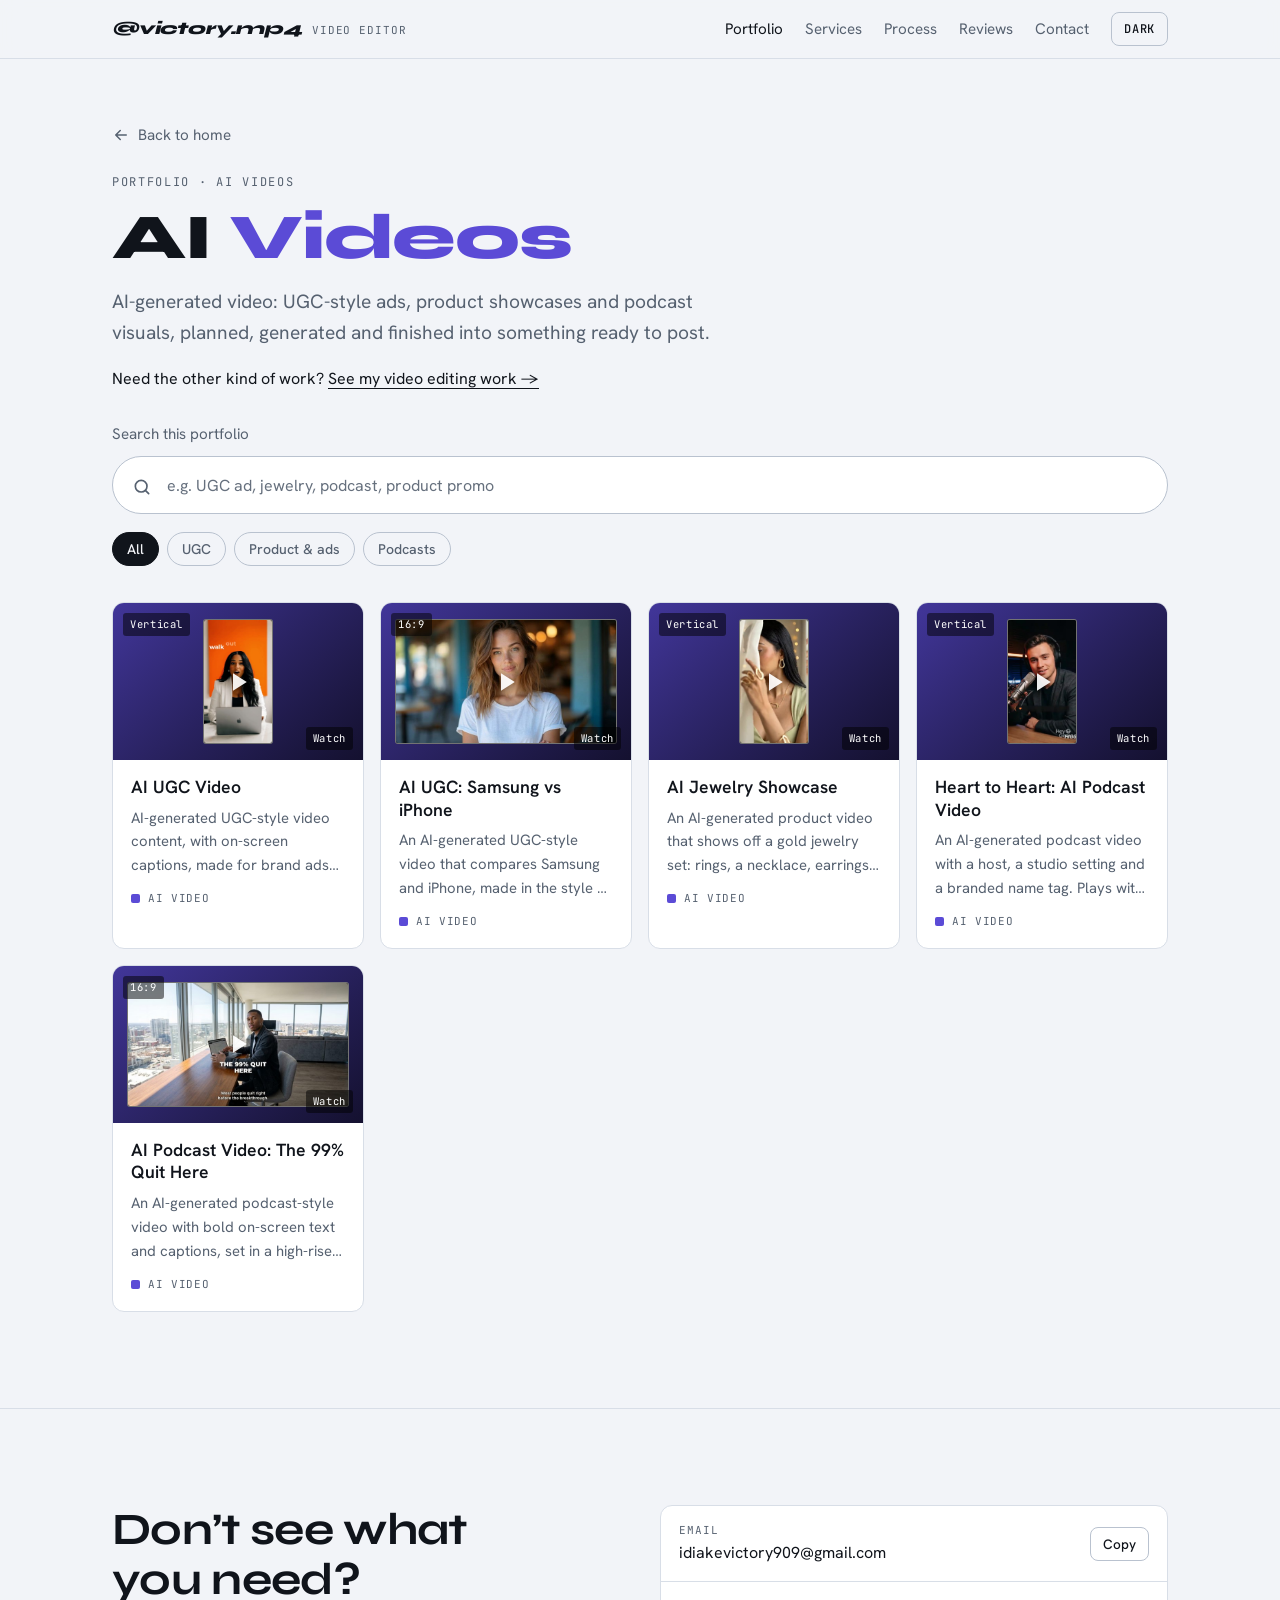
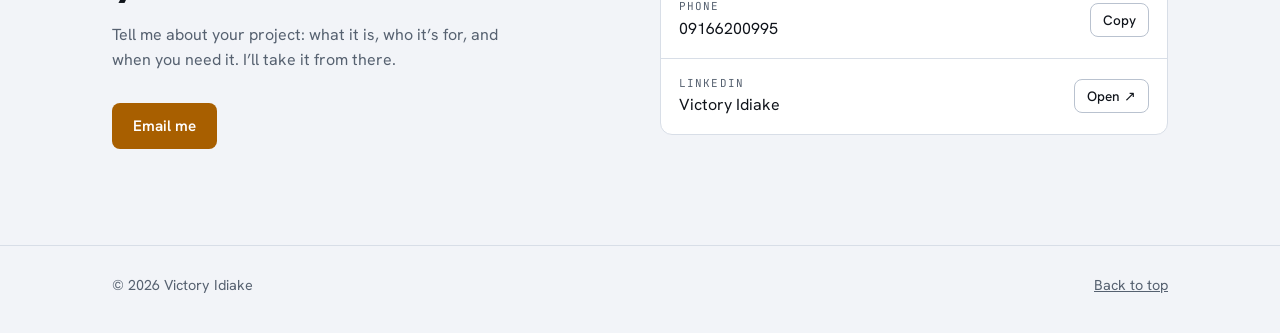
==== ai-videos.html @ c7d6bb9d "Heart to Heart AI podcast video now plays on the site Co-Authored-By: Claude Sonnet 5.5 <noreply@ant" ====
<!doctype html>
<html lang="en">
<head>
<meta charset="utf-8">
<meta name="viewport" content="width=device-width, initial-scale=1">
<link rel="preconnect" href="https://fonts.googleapis.com">
<link rel="preconnect" href="https://fonts.gstatic.com" crossorigin>
<link rel="stylesheet" href="https://fonts.googleapis.com/css2?family=Hanken+Grotesk:wght@400;500;600&family=JetBrains+Mono:wght@400;500&family=Syne:wght@600;700;800&display=swap">
<link rel="stylesheet" href="styles.css">
<title>AI Videos | Victory Idiake</title>
<meta name="description" content="AI video work by Victory Idiake: UGC-style ads, product showcases and podcast visuals.">
</head>
<body>
<header class="site-header">
  <div class="wrap bar">
    <a class="brand" href="index.html"><em>@victory.mp4</em> <small>Video editor</small></a>
    <div class="bar-right">
      <nav class="nav-links" aria-label="Sections">
        <a href="index.html#work" aria-current="page">Portfolio</a>
        <a href="index.html#services">Services</a>
        <a href="index.html#process">Process</a>
        <a href="index.html#reviews">Reviews</a>
        <a href="index.html#contact">Contact</a>
      </nav>
      <button class="theme-btn" id="theme-btn" type="button" aria-label="Switch between light and dark theme">Theme</button>
    </div>
  </div>
</header>

<main id="top">
  <section class="page-head" style="--c: var(--c-ai)">
    <div class="wrap">
      <a class="back" href="index.html#work"><svg viewBox="0 0 24 24" width="18" height="18" aria-hidden="true"><path d="M19 12H5M11 6l-6 6 6 6" fill="none" stroke="currentColor" stroke-width="2" stroke-linecap="round" stroke-linejoin="round"/></svg> Back to home</a>
      <p class="eyebrow">Portfolio · AI videos</p>
      <h1 class="page-title">AI <i>Videos</i></h1>
      <p class="lede">AI-generated video: UGC-style ads, product showcases and podcast visuals, planned, generated and finished into something ready to post.</p>
      <p class="switch">Need the other kind of work? <a href="video-editing.html">See my video editing work →</a></p>
      <form class="search" id="search-form" role="search" autocomplete="off">
        <label class="search-label" for="q">Search this portfolio</label>
        <div class="search-field">
          <svg class="search-ic" viewBox="0 0 24 24" width="20" height="20" aria-hidden="true"><circle cx="11" cy="11" r="7" fill="none" stroke="currentColor" stroke-width="2"/><path d="M20 20l-4-4" fill="none" stroke="currentColor" stroke-width="2" stroke-linecap="round"/></svg>
          <input id="q" name="q" type="search" placeholder="e.g. UGC ad, jewelry, podcast, product promo" enterkeyhint="search">
          <button class="search-clear" id="q-clear" type="button" aria-label="Clear search" hidden><svg viewBox="0 0 24 24" width="16" height="16" aria-hidden="true"><path d="M6 6l12 12M18 6L6 18" fill="none" stroke="currentColor" stroke-width="2" stroke-linecap="round"/></svg></button>
        </div>
      </form>
      <div class="filters page-filters" role="group" aria-label="Filter ai <i>videos</i> by category">
          <button class="chip" type="button" data-filter="all" aria-pressed="true">All</button>
          <button class="chip" type="button" data-filter="ugc" aria-pressed="false">UGC</button>
          <button class="chip" type="button" data-filter="product" aria-pressed="false">Product &amp; ads</button>
          <button class="chip" type="button" data-filter="podcast" aria-pressed="false">Podcasts</button>
      </div>
    </div>
  </section>

  <section class="page-body">
    <div class="wrap">
      <div class="grid" id="grid">
        <article class="card" data-cat="ugc" data-q="ai ugc video ai-generated ugc-style video content, with on-screen captions, made for brand ads and social. plays with sound. ai video vertical ugc creator" data-clip="assets/clips/ai-ugc-video.mp4" style="--c: var(--c-ai)">
          <div class="thumb">
            <span class="tag tl-corner">Vertical</span>
            <div class="frame has-img" style="--ar: 9 / 16"><img src="assets/thumbs/07.jpg" alt="Woman in a white blazer smiling at a laptop in front of an orange panel, with the caption Your happiest" width="366" height="650" loading="lazy"><svg viewBox="0 0 24 24" width="30" height="30" aria-hidden="true"><path d="M8 5v14l11-7z" fill="#fff"/></svg></div>
            <span class="tag br-corner">Watch</span>
          </div>
          <div class="card-body">
            <h3><a href="assets/clips/ai-ugc-video.mp4" target="_blank" rel="noopener">AI UGC Video</a></h3>
            <p>AI-generated UGC-style video content, with on-screen captions, made for brand ads and social. Plays with sound.</p>
            <span class="kind"><i></i>AI video</span>
          </div>
        </article>
        <article class="card" data-cat="ugc" data-q="ai ugc: samsung vs iphone an ai-generated ugc-style video that compares samsung and iphone, made in the style of a creator review. plays with sound. ai video 16:9 ugc creator" data-clip="assets/clips/ai-ugc-samsung-vs-iphone.mp4" style="--c: var(--c-ai)">
          <div class="thumb">
            <span class="tag tl-corner">16:9</span>
            <div class="frame has-img" style="--ar: 16 / 9"><img src="assets/thumbs/08.jpg" alt="Woman in a white t-shirt standing in a cafe and looking at the camera" width="640" height="362" loading="lazy"><svg viewBox="0 0 24 24" width="30" height="30" aria-hidden="true"><path d="M8 5v14l11-7z" fill="#fff"/></svg></div>
            <span class="tag br-corner">Watch</span>
          </div>
          <div class="card-body">
            <h3><a href="assets/clips/ai-ugc-samsung-vs-iphone.mp4" target="_blank" rel="noopener">AI UGC: Samsung vs iPhone</a></h3>
            <p>An AI-generated UGC-style video that compares Samsung and iPhone, made in the style of a creator review. Plays with sound.</p>
            <span class="kind"><i></i>AI video</span>
          </div>
        </article>
        <article class="card" data-cat="product" data-q="ai jewelry showcase an ai-generated product video that shows off a gold jewelry set: rings, a necklace, earrings and a cuff. plays with sound. ai video vertical product ads advert showcase" data-clip="assets/clips/ai-jewelry-showcase.mp4" style="--c: var(--c-ai)">
          <div class="thumb">
            <span class="tag tl-corner">Vertical</span>
            <div class="frame has-img" style="--ar: 9 / 16"><img src="assets/thumbs/09.jpg" alt="Woman between white curtains wearing gold rings, a necklace, earrings and a cuff bracelet" width="366" height="650" loading="lazy"><svg viewBox="0 0 24 24" width="30" height="30" aria-hidden="true"><path d="M8 5v14l11-7z" fill="#fff"/></svg></div>
            <span class="tag br-corner">Watch</span>
          </div>
          <div class="card-body">
            <h3><a href="assets/clips/ai-jewelry-showcase.mp4" target="_blank" rel="noopener">AI Jewelry Showcase</a></h3>
            <p>An AI-generated product video that shows off a gold jewelry set: rings, a necklace, earrings and a cuff. Plays with sound.</p>
            <span class="kind"><i></i>AI video</span>
          </div>
        </article>
        <article class="card" data-cat="podcast" data-q="heart to heart: ai podcast video an ai-generated podcast video with a host, a studio setting and a branded name tag. plays with sound. ai video vertical podcast" data-clip="assets/clips/ai-podcast-heart-to-heart.mp4" style="--c: var(--c-ai)">
          <div class="thumb">
            <span class="tag tl-corner">Vertical</span>
            <div class="frame has-img" style="--ar: 9 / 16"><img src="assets/thumbs/11.jpg" alt="Host with headphones at a studio microphone, with a Heart to Heart Podcast name tag" width="366" height="650" loading="lazy"><svg viewBox="0 0 24 24" width="30" height="30" aria-hidden="true"><path d="M8 5v14l11-7z" fill="#fff"/></svg></div>
            <span class="tag br-corner">Watch</span>
          </div>
          <div class="card-body">
            <h3><a href="assets/clips/ai-podcast-heart-to-heart.mp4" target="_blank" rel="noopener">Heart to Heart: AI Podcast Video</a></h3>
            <p>An AI-generated podcast video with a host, a studio setting and a branded name tag. Plays with sound.</p>
            <span class="kind"><i></i>AI video</span>
          </div>
        </article>
        <article class="card" data-cat="podcast" data-q="ai podcast video: the 99% quit here an ai-generated podcast-style video with bold on-screen text and captions, set in a high-rise apartment. ai video 16:9 podcast" style="--c: var(--c-ai)">
          <div class="thumb">
            <span class="tag tl-corner">16:9</span>
            <div class="frame has-img" style="--ar: 16 / 9"><img src="assets/thumbs/12.jpg" alt="Man at a laptop in a high-rise apartment, with the caption The 99% quit here" width="640" height="360" loading="lazy"><svg viewBox="0 0 24 24" width="30" height="30" aria-hidden="true"><path d="M8 5v14l11-7z" fill="#fff"/></svg></div>
            <span class="tag br-corner">Watch</span>
          </div>
          <div class="card-body">
            <h3><a href="https://drive.google.com/file/d/1Az-v1Tr0W7R1scbGiER_SQJMvqKW3ELx/view?usp=drive_link" target="_blank" rel="noopener">AI Podcast Video: The 99% Quit Here</a></h3>
            <p>An AI-generated podcast-style video with bold on-screen text and captions, set in a high-rise apartment.</p>
            <span class="kind"><i></i>AI video</span>
          </div>
        </article>

        <p class="empty" id="empty" hidden><span id="empty-text">Projects in this category are coming soon. Pick another category or get in touch to see more.</span> <a href="#contact">Send me a message</a></p>
      </div>
      <div class="more" hidden>
        <button class="btn btn-ghost" id="more" type="button">See more</button>
        <button class="btn btn-ghost" id="less" type="button" hidden>Show less</button>
      </div>
    </div>
  </section>

  <section class="block" id="contact">
    <div class="wrap contact-grid">
      <div>
        <h2>Don’t see what you need?</h2>
        <p class="lead">Tell me about your project: what it is, who it’s for, and when you need it. I’ll take it from there.</p>
        <div class="cta-row"><a class="btn btn-primary" href="mailto:idiakevictory909@gmail.com?subject=Video%20project">Email me</a></div>
      </div>
      <div class="rows">
        <div class="row">
          <div><div class="label">Email</div><div class="value" id="v-email">idiakevictory909@gmail.com</div></div>
          <button class="copy" type="button" data-target="v-email">Copy</button>
        </div>
        <div class="row">
          <div><div class="label">Phone</div><div class="value" id="v-phone">09166200995</div></div>
          <button class="copy" type="button" data-target="v-phone">Copy</button>
        </div>
        <div class="row">
          <div><div class="label">LinkedIn</div><div class="value">Victory Idiake</div></div>
          <a class="out" href="https://www.linkedin.com/in/victory-idiake-581758333" target="_blank" rel="noopener">Open ↗</a>
        </div>
      </div>
    </div>
  </section>
</main>

<footer>
  <div class="wrap foot">
    <span>© 2026 Victory Idiake</span>
    <a href="#top">Back to top</a>
  </div>
</footer>

<dialog class="vm" id="vm" aria-labelledby="vm-title">
  <div class="vm-box">
    <div class="vm-head">
      <h3 id="vm-title"></h3>
      <button class="vm-close" id="vm-close" type="button" aria-label="Close video"><svg viewBox="0 0 24 24" width="18" height="18" aria-hidden="true"><path d="M6 6l12 12M18 6L6 18" fill="none" stroke="currentColor" stroke-width="2" stroke-linecap="round"/></svg></button>
    </div>
    <div class="vm-stage" id="vm-stage"></div>
    <div class="vm-foot"><span id="vm-note"></span> <a id="vm-link" href="#" target="_blank" rel="noopener" hidden>Open in Google Drive</a></div>
  </div>
</dialog>

<script>
(function () {
  var root = document.documentElement;

  /* Theme toggle */
  var themeBtn = document.getElementById('theme-btn');
  function effectiveTheme() {
    var t = root.getAttribute('data-theme');
    if (t === 'light' || t === 'dark') return t;
    return window.matchMedia('(prefers-color-scheme: light)').matches ? 'light' : 'dark';
  }
  function labelTheme() { themeBtn.textContent = effectiveTheme() === 'dark' ? 'Light' : 'Dark'; }
  try { var saved = localStorage.getItem('vi-theme'); if (saved === 'light' || saved === 'dark') root.setAttribute('data-theme', saved); } catch (e) {}
  labelTheme();
  themeBtn.addEventListener('click', function () {
    var next = effectiveTheme() === 'dark' ? 'light' : 'dark';
    root.setAttribute('data-theme', next);
    try { localStorage.setItem('vi-theme', next); } catch (e) {}
    labelTheme();
  });

  
  /* Portfolio page: category chips, search, and a See more button that opens two more rows per click */
  var chips = document.querySelectorAll('.chip');
  var grid = document.getElementById('grid');
  var cards = grid.querySelectorAll('.card');
  var empty = document.getElementById('empty');
  var emptyText = document.getElementById('empty-text');
  var more = document.getElementById('more');
  var less = document.getElementById('less');
  var qIn = document.getElementById('q');
  var qClear = document.getElementById('q-clear');
  var form = document.getElementById('search-form');
  var filter = 'all', rows = 2, lastCols = 0, query = '';
  function colCount() {
    var n = getComputedStyle(grid).gridTemplateColumns.split(' ').length;
    return n > 0 ? n : 1;
  }
  function render(animate) {
    var terms = query.toLowerCase().split(/\s+/).filter(Boolean);
    var limit = terms.length ? Infinity : colCount() * rows, matched = 0;
    lastCols = colCount();
    cards.forEach(function (card) {
      var catOk = filter === 'all' || card.getAttribute('data-cat').split(' ').indexOf(filter) > -1;
      var hay = card.getAttribute('data-q');
      var qOk = terms.every(function (t) { return hay.indexOf(t) > -1; });
      var ok = catOk && qOk, show = false;
      if (ok) { matched++; show = matched <= limit; }
      var wasHidden = card.hidden;
      card.hidden = !show;
      card.classList.toggle('reveal', !!(animate && show && wasHidden));
    });
    empty.hidden = matched > 0;
    if (matched === 0) {
      emptyText.textContent = terms.length
        ? 'Nothing matches “' + query.trim() + '” here. Try another word, or send me a message and I’ll show you something close.'
        : 'Projects in this category are coming soon. Pick another category or get in touch to see more.';
    }
    more.hidden = matched <= limit;
    less.hidden = rows <= 2 || terms.length > 0;
    more.parentNode.hidden = more.hidden && less.hidden;
    qClear.hidden = !qIn.value;
  }
  chips.forEach(function (chip) {
    chip.addEventListener('click', function () {
      filter = chip.getAttribute('data-filter');
      rows = 2;
      chips.forEach(function (c) { c.setAttribute('aria-pressed', c === chip ? 'true' : 'false'); });
      render(false);
    });
  });
  qIn.addEventListener('input', function () { query = qIn.value; rows = 2; render(false); });
  qClear.addEventListener('click', function () { qIn.value = ''; query = ''; render(false); qIn.focus(); });
  form.addEventListener('submit', function (e) { e.preventDefault(); });
  more.addEventListener('click', function () { rows += 2; render(true); });
  less.addEventListener('click', function () {
    rows = Math.max(2, rows - 2);
    render(false);
    (more.hidden ? less : more).scrollIntoView({ block: 'nearest' });
  });
  window.addEventListener('resize', function () { if (colCount() !== lastCols) render(false); });
  render(false);

/* Copy buttons */
  document.querySelectorAll('.copy').forEach(function (btn) {
    btn.addEventListener('click', function () {
      var el = document.getElementById(btn.getAttribute('data-target'));
      var text = el.textContent.trim();
      function done(msg) { btn.textContent = msg; setTimeout(function () { btn.textContent = 'Copy'; }, 1800); }
      function fallback() {
        try {
          var r = document.createRange(); r.selectNodeContents(el);
          var s = window.getSelection(); s.removeAllRanges(); s.addRange(r);
          done('Selected');
        } catch (e) { done('Copy'); }
      }
      try {
        navigator.clipboard.writeText(text).then(function () { done('Copied'); }, fallback);
      } catch (e) { fallback(); }
    });
  });

  
  /* Pop-up player for portfolio cards: a card with a video file plays it here (with sound);
     a card with only a Google Drive link tries Drive's embedded player; anything else opens in a new tab. */
  (function () {
    var dlg = document.getElementById('vm');
    if (!dlg || typeof dlg.showModal !== 'function') return;
    var stage = document.getElementById('vm-stage'), title = document.getElementById('vm-title');
    var note = document.getElementById('vm-note'), link = document.getElementById('vm-link');
    var DRIVE = /drive\.google\.com\/file\/d\/([^\/?#]+)/;
    function clear() { stage.textContent = ''; }
    function openCard(card) {
      var a = card.querySelector('h3 a');
      var clip = card.getAttribute('data-clip'), href = a.getAttribute('href'), m = DRIVE.exec(href);
      if (!clip && !m) return false;
      clear();
      title.textContent = a.textContent.trim();
      var cls = card.querySelector('.frame') ? card.querySelector('.frame').style.getPropertyValue('--ar') : '';
      if (clip) {
        var v = document.createElement('video');
        v.controls = true; v.autoplay = true; v.playsInline = true; v.setAttribute('playsinline', '');
        v.src = clip;
        v.setAttribute('aria-label', title.textContent);
        stage.appendChild(v);
        note.textContent = ''; link.hidden = true;
      } else {
        var f = document.createElement('iframe');
        f.src = 'https://drive.google.com/file/d/' + m[1] + '/preview';
        f.allow = 'autoplay; fullscreen'; f.allowFullscreen = true; f.title = title.textContent;
        f.referrerPolicy = 'no-referrer';
        stage.appendChild(f);
        note.textContent = 'If the video does not load, open it in Google Drive.';
        link.href = href; link.textContent = 'Open in Google Drive ↗'; link.hidden = false;
      }
      var rm = /(\d+)\s*\/\s*(\d+)/.exec(cls);
      dlg.classList.toggle('tall', !!(clip && rm && +rm[1] < +rm[2]));
      dlg.showModal();
      return true;
    }
    document.getElementById('grid').addEventListener('click', function (e) {
      if (e.metaKey || e.ctrlKey || e.shiftKey || e.button) return;
      var a = e.target.closest('h3 a');
      if (!a) return;
      var card = a.closest('.card');
      if (!card || card.hidden) return;
      if (openCard(card)) e.preventDefault();
    });
    function close() { dlg.close(); }
    dlg.addEventListener('close', clear);
    document.getElementById('vm-close').addEventListener('click', close);
    dlg.addEventListener('click', function (e) { if (e.target === dlg) close(); });
  })();
})();
</script>
</body>
</html>
---- styles.css ----
/* Layout: left-aligned hero sitting on a live editing timeline, then work grid, services, process and contact as long single-column rows. */
  :root {
    --bg: #0C0F14;
    --surface: #141922;
    --surface-2: #1B212C;
    --line: #252D3A;
    --line-strong: #38424F;
    --fg: #E9EDF3;
    --muted: #8F9AAA;
    --accent: #FFB547;
    --on-accent: #1A1200;
    --c-video: #3CC2B0;
    --c-ai: #A394FF;
    --c-mail: #FFB547;
    --ok: #5FD08A;
    --on-media: #FFFFFF;
    --font-display: 'Syne', 'Helvetica Neue', Arial, sans-serif;
    --font-body: 'Hanken Grotesk', 'Helvetica Neue', Arial, sans-serif;
    --font-mono: 'JetBrains Mono', ui-monospace, 'SF Mono', Menlo, Consolas, monospace;
    color-scheme: dark;
  }
  @media (prefers-color-scheme: light) {
    :root:not([data-theme="dark"]) {
      --bg: #F2F4F8;
      --surface: #FFFFFF;
      --surface-2: #E8ECF2;
      --line: #D8DEE7;
      --line-strong: #B9C2CF;
      --fg: #10141B;
      --muted: #566170;
      --accent: #A85F00;
      --on-accent: #FFFFFF;
      --c-video: #0E8A7C;
      --c-ai: #5B4BD6;
      --c-mail: #A85F00;
      --ok: #1F8F4C;
      color-scheme: light;
    }
  }
  :root[data-theme="light"] {
    --bg: #F2F4F8;
    --surface: #FFFFFF;
    --surface-2: #E8ECF2;
    --line: #D8DEE7;
    --line-strong: #B9C2CF;
    --fg: #10141B;
    --muted: #566170;
    --accent: #A85F00;
    --on-accent: #FFFFFF;
    --c-video: #0E8A7C;
    --c-ai: #5B4BD6;
    --c-mail: #A85F00;
    --ok: #1F8F4C;
    color-scheme: light;
  }

  * { box-sizing: border-box; }
  html { scroll-behavior: smooth; }
  body {
    background: var(--bg);
    color: var(--fg);
    font-family: var(--font-body);
    font-size: 16px;
    line-height: 1.6;
    -webkit-font-smoothing: antialiased;
  }
  h1, h2, h3, p, ul, ol { margin: 0; }
  ul, ol { padding: 0; list-style: none; }
  a { color: inherit; }
  :focus-visible { outline: 2px solid var(--accent); outline-offset: 3px; border-radius: 4px; }
  @media (prefers-reduced-motion: reduce) { html { scroll-behavior: auto; } * { transition: none !important; } }

  .wrap { width: 100%; max-width: 1120px; margin-inline: auto; padding-inline: clamp(16px, 4vw, 32px); }
  section[id] { scroll-margin-top: 72px; }
  .eyebrow { font-family: var(--font-mono); font-size: 12px; letter-spacing: 0.14em; text-transform: uppercase; color: var(--muted); }
  h2 { font-family: var(--font-display); font-weight: 700; font-size: clamp(1.8rem, 4.2vw, 2.8rem); line-height: 1.1; letter-spacing: -0.015em; text-wrap: balance; }
  h3 { font-family: var(--font-body); font-weight: 600; font-size: 1.1rem; line-height: 1.3; }

  /* Header */
  .site-header {
    position: sticky; top: env(safe-area-inset-top, 0px); z-index: 20;
    background: color-mix(in srgb, var(--bg) 88%, transparent);
    backdrop-filter: blur(10px); -webkit-backdrop-filter: blur(10px);
    border-bottom: 1px solid var(--line);
  }
  .bar { display: flex; align-items: center; justify-content: space-between; gap: 16px; padding-block: 12px; }
  .brand { font-family: var(--font-display); font-weight: 800; font-size: 1.1rem; letter-spacing: -0.01em; text-decoration: none; display: flex; align-items: baseline; gap: 10px; min-width: 0; }
  .brand em { font-style: italic; }
  .brand small { font-family: var(--font-mono); font-weight: 400; font-size: 11px; color: var(--muted); letter-spacing: 0.08em; text-transform: uppercase; white-space: nowrap; }
  .bar-right { display: flex; align-items: center; gap: 22px; }
  .nav-links { display: flex; gap: 22px; font-size: 0.95rem; }
  .nav-links a { color: var(--muted); text-decoration: none; }
  .nav-links a:hover { color: var(--fg); }
  .theme-btn {
    font: 500 12px var(--font-mono); letter-spacing: 0.06em; text-transform: uppercase;
    color: var(--fg); background: transparent; border: 1px solid var(--line-strong);
    border-radius: 8px; padding: 8px 12px; cursor: pointer;
  }
  .theme-btn:hover { border-color: var(--accent); }
  @media (max-width: 680px) { .nav-links { display: none; } .brand small { display: none; } }

  /* Buttons */
  .btn {
    display: inline-flex; align-items: center; justify-content: center; gap: 8px;
    font: 600 0.95rem var(--font-body); text-decoration: none; cursor: pointer;
    padding: 12px 20px; border-radius: 8px; border: 1px solid transparent;
  }
  .btn-primary { background: var(--accent); color: var(--on-accent); }
  .btn-primary:hover { filter: brightness(1.06); }
  .btn-ghost { border-color: var(--line-strong); color: var(--fg); background: transparent; }
  .btn-ghost:hover { border-color: var(--accent); }

  /* Hero */
  .hero { padding-block: clamp(40px, 7vw, 88px) clamp(40px, 6vw, 72px); }
  .status { display: inline-flex; align-items: center; gap: 10px; font-family: var(--font-mono); font-size: 12px; color: var(--muted); border: 1px solid var(--line); border-radius: 999px; padding: 6px 14px; }
  .status i { width: 8px; height: 8px; border-radius: 50%; background: var(--ok); display: block; }
  h1 {
    font-family: var(--font-display); font-weight: 800;
    font-size: clamp(2.5rem, 8vw, 5.4rem); line-height: 1.02; letter-spacing: -0.025em;
    max-width: 16ch; text-wrap: balance; margin-top: 22px;
  }
  .lede { max-width: 56ch; margin-top: 22px; font-size: clamp(1.02rem, 1.6vw, 1.2rem); color: var(--muted); }
  .lede strong { color: var(--fg); font-weight: 500; }
  .cta-row { display: flex; flex-wrap: wrap; gap: 12px; margin-top: 30px; }

  /* Timeline */
  .tl { margin-top: clamp(36px, 6vw, 64px); background: var(--surface); border: 1px solid var(--line); border-radius: 12px; padding: 14px 14px 16px; }
  .tl-top { display: flex; flex-wrap: wrap; justify-content: space-between; align-items: baseline; gap: 6px 16px; padding-bottom: 12px; }
  .tc { font-family: var(--font-mono); font-weight: 500; font-size: 1.15rem; color: var(--accent); font-variant-numeric: tabular-nums; letter-spacing: 0.02em; }
  .tl-meta { font-family: var(--font-mono); font-size: 11px; color: var(--muted); letter-spacing: 0.06em; text-transform: uppercase; }
  .tl-body { position: relative; display: grid; grid-template-columns: 56px minmax(0, 1fr); row-gap: 8px; }
  .ruler { position: relative; height: 26px; border-right: 1px solid var(--line-strong);
    background-image: linear-gradient(to right, var(--line-strong) 1px, transparent 1px), linear-gradient(to right, var(--line) 1px, transparent 1px);
    background-size: 25% 12px, 5% 6px; background-position: 0 100%, 0 100%; background-repeat: repeat-x; }
  .ruler span { position: absolute; top: 0; font-family: var(--font-mono); font-size: 10px; color: var(--muted); font-variant-numeric: tabular-nums; }
  .tl-name { font-family: var(--font-mono); font-size: 10px; letter-spacing: 0.1em; color: var(--muted); display: flex; align-items: center; }
  .lane { position: relative; height: 34px; background: color-mix(in srgb, var(--surface-2) 70%, transparent); border-radius: 4px; }
  .clip {
    position: absolute; top: 3px; bottom: 3px; border-radius: 3px; padding-inline: 8px;
    display: flex; align-items: center; min-width: 0;
    font-family: var(--font-mono); font-size: 10.5px; color: var(--fg); white-space: nowrap; overflow: hidden; text-overflow: ellipsis;
    background: color-mix(in srgb, var(--c) 30%, var(--surface));
    border: 1px solid var(--c);
  }
  .clip { transition: background 0.2s ease, box-shadow 0.2s ease; }
  .clip.on { background: color-mix(in srgb, var(--c) 62%, var(--surface)); box-shadow: 0 0 14px color-mix(in srgb, var(--c) 45%, transparent); }
  .ph-wrap { position: absolute; left: 56px; right: 0; top: 0; bottom: 0; pointer-events: none; }
  .ph { position: absolute; top: 0; bottom: 0; left: calc(var(--ph) * 1%); width: 2px; margin-left: -1px; background: var(--accent); }
  .ph::before { content: ""; position: absolute; top: 0; left: -5px; width: 12px; height: 12px; background: var(--accent); clip-path: polygon(0 0, 100% 0, 50% 100%); }
  .formats { margin-top: 14px; font-family: var(--font-mono); font-size: 11px; color: var(--muted); letter-spacing: 0.04em; }

  /* Sections */
  .block { padding-block: clamp(52px, 8vw, 96px); border-top: 1px solid var(--line); }
  .block-head { display: flex; flex-wrap: wrap; align-items: flex-end; justify-content: space-between; gap: 20px 32px; margin-bottom: 32px; }
  .block-head > div { min-width: 0; }
  .block-head h2 { margin-top: 10px; }

  /* Filters */
  .filters { display: flex; flex-wrap: wrap; gap: 8px; }
  .chip {
    font: 500 0.88rem var(--font-body); color: var(--muted); background: transparent;
    border: 1px solid var(--line-strong); border-radius: 999px; padding: 7px 14px; cursor: pointer;
  }
  .chip:hover { color: var(--fg); }
  .chip[aria-pressed="true"] { background: var(--fg); color: var(--bg); border-color: var(--fg); }
  .note { font-size: 0.88rem; color: var(--muted); margin-bottom: 20px; max-width: 70ch; }

  /* Work */
  .grid { display: grid; grid-template-columns: repeat(4, minmax(0, 1fr)); gap: 16px; }
  @media (max-width: 900px) { .grid { grid-template-columns: repeat(2, minmax(0, 1fr)); gap: 12px; } .card-body { padding: 12px 14px 14px; } }
  @media (max-width: 340px) { .grid { grid-template-columns: minmax(0, 1fr); } }
  .card-body p { display: -webkit-box; -webkit-line-clamp: 3; line-clamp: 3; -webkit-box-orient: vertical; overflow: hidden; }
  .more { display: flex; flex-wrap: wrap; justify-content: center; gap: 12px; margin-top: 32px; }
  .card.reveal { animation: rise 0.4s ease both; }
  @keyframes rise { from { opacity: 0; transform: translateY(12px); } to { opacity: 1; transform: none; } }
  @media (prefers-reduced-motion: reduce) { .card.reveal { animation: none; } }
  .empty { grid-column: 1 / -1; padding: 36px 0; color: var(--muted); max-width: 52ch; }
  .slot { background: transparent; border-style: dashed; }
  .slot:hover { transform: none; border-color: var(--line); }
  .slot .thumb { background: var(--surface); color: var(--muted); }
  .slot h3, .slot .kind { color: var(--muted); }
  .slot-label { font-family: var(--font-mono); font-size: 11px; letter-spacing: 0.1em; text-transform: uppercase; }
  .card { background: var(--surface); border: 1px solid var(--line); border-radius: 12px; overflow: hidden; display: flex; flex-direction: column; min-width: 0; transition: transform 0.2s ease, border-color 0.2s ease; }
  .card:hover { transform: translateY(-3px); border-color: var(--line-strong); }
  .card { position: relative; }
  .card h3 a { color: inherit; text-decoration: none; }
  .card h3 a::after { content: ""; position: absolute; inset: 0; }
  .thumb {
    position: relative; aspect-ratio: 16 / 10; display: grid; place-items: center; overflow: hidden;
    background: linear-gradient(140deg, color-mix(in srgb, var(--c) 72%, #000), color-mix(in srgb, var(--c) 22%, #000));
    color: var(--on-media);
  }
  .frame { height: 80%; aspect-ratio: var(--ar); max-width: 90%; border: 1px solid rgba(255,255,255,0.45); background: rgba(0,0,0,0.28); display: grid; place-items: center; border-radius: 3px; }
  .frame svg { opacity: 0.92; }
  .frame.has-img { position: relative; overflow: hidden; background: #000; }
  .frame.has-img img { position: absolute; inset: 0; width: 100%; height: 100%; object-fit: cover; }
  .frame.has-img svg { position: relative; filter: drop-shadow(0 1px 4px rgba(0,0,0,0.6)); }
  .tag { position: absolute; font-family: var(--font-mono); font-size: 10.5px; letter-spacing: 0.06em; background: rgba(0,0,0,0.5); color: var(--on-media); padding: 3px 7px; border-radius: 3px; }
  .tag.tl-corner { top: 10px; left: 10px; }
  .tag.tr-corner { top: 10px; right: 10px; text-transform: uppercase; }
  .tag.br-corner { bottom: 10px; right: 10px; font-variant-numeric: tabular-nums; }
  .card-body { padding: 16px 18px 18px; display: flex; flex-direction: column; gap: 8px; }
  .card-body p { font-size: 0.93rem; color: var(--muted); }
  .kind { display: inline-flex; align-items: center; gap: 8px; font-family: var(--font-mono); font-size: 11px; letter-spacing: 0.06em; text-transform: uppercase; color: var(--muted); margin-top: 4px; }
  .kind i { width: 9px; height: 9px; border-radius: 2px; background: var(--c); display: block; }

  /* Reviews: a sliding box, one review at a time */
  .rv { background: var(--surface); border: 1px solid var(--line); border-radius: 14px; overflow: hidden; }
  .rv-track { display: flex; overflow-x: auto; scroll-snap-type: x mandatory; scrollbar-width: none; -ms-overflow-style: none; overscroll-behavior-x: contain; }
  .rv-track::-webkit-scrollbar { display: none; }
  .rv-slide { flex: 0 0 100%; min-width: 0; margin: 0; scroll-snap-align: start; padding: clamp(28px, 5vw, 56px); display: flex; flex-direction: column; gap: 26px; min-height: 320px; }
  .stars { display: flex; gap: 4px; color: var(--accent); }
  .rv-slide blockquote { margin: 0; flex: 1; }
  .rv-slide p { font-family: var(--font-display); font-weight: 600; font-size: clamp(1.3rem, 2.8vw, 2rem); line-height: 1.3; letter-spacing: -0.01em; max-width: 34ch; text-wrap: balance; }
  .rv-slide.long p { font-size: clamp(1.1rem, 2.1vw, 1.45rem); line-height: 1.45; max-width: 52ch; }
  .rv-slide figcaption { display: flex; flex-direction: column; gap: 2px; padding-top: 18px; border-top: 1px solid var(--line); }
  .rv .who { font-weight: 600; }
  .rv .role { font-family: var(--font-mono); font-size: 11px; letter-spacing: 0.08em; text-transform: uppercase; color: var(--muted); }
  .rv-controls { display: flex; align-items: center; justify-content: space-between; gap: 16px; padding: 14px clamp(16px, 3vw, 24px); border-top: 1px solid var(--line); background: var(--surface-2); }
  .rv-count { font-family: var(--font-mono); font-size: 12px; color: var(--muted); font-variant-numeric: tabular-nums; min-width: 4ch; }
  .rv-dots { display: flex; gap: 6px; }
  .rv-dot { width: 16px; height: 6px; padding: 0; border: 0; border-radius: 3px; background: var(--line-strong); cursor: pointer; transition: background 0.2s ease, width 0.2s ease; }
  .rv-dot[aria-current="true"] { background: var(--accent); width: 32px; }
  .rv-arrows { display: flex; gap: 8px; }
  .rv-btn { display: grid; place-items: center; width: 38px; height: 38px; border-radius: 8px; border: 1px solid var(--line-strong); background: transparent; color: var(--fg); cursor: pointer; }
  .rv-btn:hover { border-color: var(--accent); }

  /* Services */
  .services { display: grid; grid-template-columns: repeat(auto-fit, minmax(min(100%, 260px), 1fr)); gap: 40px 36px; }
  .service { border-top: 1px solid var(--line-strong); padding-top: 20px; display: flex; flex-direction: column; gap: 12px; min-width: 0; }
  .track-label { align-self: flex-start; font-family: var(--font-mono); font-size: 11px; letter-spacing: 0.08em; text-transform: uppercase; padding: 3px 8px; border-radius: 3px; color: var(--fg); background: color-mix(in srgb, var(--c) 30%, var(--surface)); border: 1px solid var(--c); }
  .service p { color: var(--muted); }
  .service ul { display: flex; flex-direction: column; gap: 6px; margin-top: 4px; font-size: 0.95rem; }
  .service li { display: flex; gap: 10px; }
  .service li::before { content: ""; flex: none; width: 10px; height: 1px; background: var(--muted); margin-top: 0.8em; }

  /* Process: a connected rail, one node per stage */
  .steps { display: grid; grid-template-columns: repeat(4, minmax(0, 1fr)); gap: 0 32px; }
  .step { position: relative; display: flex; flex-direction: column; gap: 8px; padding-top: 64px; min-width: 0; }
  .step .node { position: absolute; top: 0; left: 0; width: 38px; height: 38px; border-radius: 50%; display: grid; place-items: center; background: var(--bg); border: 1px solid var(--accent); color: var(--accent); font-family: var(--font-mono); font-size: 13px; font-variant-numeric: tabular-nums; z-index: 1; }
  .step::after { content: ""; position: absolute; top: 19px; left: 48px; right: -22px; height: 1px; background: linear-gradient(90deg, var(--accent), var(--line-strong)); }
  .step:last-child::after { display: none; }
  .step .n { font-family: var(--font-mono); font-size: 12px; letter-spacing: 0.12em; text-transform: uppercase; color: var(--muted); }
  .step p { color: var(--muted); font-size: 0.95rem; flex: 1; }
  .step .out { margin-top: 8px; align-self: flex-start; font-family: var(--font-mono); font-size: 11px; letter-spacing: 0.04em; color: var(--fg); background: var(--surface-2); border: 1px solid var(--line); border-radius: 4px; padding: 4px 8px; }
  @media (max-width: 820px) {
    .steps { grid-template-columns: minmax(0, 1fr); gap: 0; }
    .step { padding: 2px 0 36px 60px; }
    .step:last-child { padding-bottom: 0; }
    .step::after { top: 44px; bottom: 6px; left: 19px; right: auto; width: 1px; height: auto; background: linear-gradient(180deg, var(--accent), var(--line-strong)); }
  }

  /* About + contact */
  .contact-grid { display: grid; grid-template-columns: repeat(auto-fit, minmax(min(100%, 320px), 1fr)); gap: 40px; align-items: start; }
  .contact-grid > * { min-width: 0; }
  .contact-grid .lead { margin-top: 18px; color: var(--muted); max-width: 46ch; }
  .rows { background: var(--surface); border: 1px solid var(--line); border-radius: 12px; }
  .row { display: flex; align-items: center; justify-content: space-between; gap: 14px; padding: 16px 18px; border-top: 1px solid var(--line); }
  .row:first-child { border-top: 0; }
  .row > div { min-width: 0; }
  .row .label { font-family: var(--font-mono); font-size: 11px; letter-spacing: 0.1em; text-transform: uppercase; color: var(--muted); }
  .row .value { overflow-wrap: anywhere; font-size: 1rem; }
  .copy, .row .out { flex: none; font: 500 0.85rem var(--font-body); color: var(--fg); background: transparent; border: 1px solid var(--line-strong); border-radius: 8px; padding: 7px 12px; cursor: pointer; text-decoration: none; }
  .copy:hover, .row .out:hover { border-color: var(--accent); }

  footer { border-top: 1px solid var(--line); }
  .foot { display: flex; flex-wrap: wrap; justify-content: space-between; gap: 10px 24px; padding-block: 28px 36px; font-size: 0.9rem; color: var(--muted); }
  .foot a { color: var(--muted); }

  /* ---- Added for the multi-page layout ---- */
  body { margin: 0; }
  [hidden], svg[hidden] { display: none !important; }
  .tag { z-index: 2; }
  .nav-links a[aria-current="page"] { color: var(--fg); }

  /* Portfolio showcase on the home page: live player left, two big doors right */
  .showcase { display: grid; grid-template-columns: minmax(0, 1.7fr) minmax(0, 1fr); gap: 32px; align-items: stretch; }
  .pl-wrap { position: relative; min-width: 0; }
  .pl-wrap::before { content: ""; display: block; padding-top: 56.25%; }
  .showcase > * { min-width: 0; }
  .player { position: absolute; inset: 0; border-radius: 14px; overflow: hidden; background: #05070a; border: 1px solid var(--line); color: var(--on-media); isolation: isolate; }
  .pl-bg, .pl-fg, .pl-video { position: absolute; inset: 0; width: 100%; height: 100%; }
  .pl-bg { object-fit: cover; filter: blur(22px) brightness(0.55) saturate(1.2); transform: scale(1.15); z-index: 0; }
  .pl-fg { object-fit: contain; z-index: 1; }
  .pl-video { object-fit: contain; z-index: 2; background: transparent; }
  .player.kb .pl-fg { animation: kb 6s ease-out both; }
  @keyframes kb { from { transform: scale(1); } to { transform: scale(1.06); } }
  .pl-shade { position: absolute; inset: 0; z-index: 3; pointer-events: none; background: linear-gradient(to top, rgba(0,0,0,0.82) 0%, rgba(0,0,0,0.25) 38%, rgba(0,0,0,0) 62%); }
  .pl-meta { position: absolute; left: clamp(14px, 2.4vw, 24px); right: clamp(14px, 2.4vw, 24px); bottom: clamp(14px, 2.2vw, 22px); z-index: 4; display: flex; flex-direction: column; gap: 8px; align-items: flex-start; }
  .pl-pills { display: flex; flex-wrap: wrap; gap: 6px; }
  .pill { font-family: var(--font-mono); font-size: 10.5px; letter-spacing: 0.08em; text-transform: uppercase; padding: 3px 9px; border-radius: 999px; background: rgba(0,0,0,0.55); border: 1px solid rgba(255,255,255,0.22); color: #fff; }
  .pill.n { border-color: #FFB547; color: #FFB547; font-variant-numeric: tabular-nums; }
  .pl-title { font-family: var(--font-display); font-weight: 800; font-size: clamp(1.2rem, 2.6vw, 1.9rem); line-height: 1.1; letter-spacing: -0.01em; text-wrap: balance; max-width: 26ch; }
  .pl-open { font-size: 0.85rem; color: #fff; text-decoration: underline; text-underline-offset: 3px; text-decoration-color: rgba(255,255,255,0.5); }
  .pl-open:hover { text-decoration-color: #fff; }
  .pl-btn { position: absolute; z-index: 5; display: grid; place-items: center; width: 40px; height: 40px; border-radius: 50%; border: 1px solid rgba(255,255,255,0.28); background: rgba(0,0,0,0.5); color: #fff; cursor: pointer; backdrop-filter: blur(6px); -webkit-backdrop-filter: blur(6px); }
  .pl-btn:hover { background: rgba(0,0,0,0.75); border-color: #FFB547; }
  .pl-btn.prev { left: 12px; top: 50%; margin-top: -20px; }
  .pl-btn.next { right: 12px; top: 50%; margin-top: -20px; }
  .pl-tools { position: absolute; top: 12px; right: 12px; z-index: 5; display: flex; gap: 8px; }
  .pl-tools .pl-btn { position: static; }
  .pl-tools .pl-btn[hidden] { display: none; }
  .pl-bar { position: absolute; left: 0; right: 0; bottom: 0; height: 3px; z-index: 6; background: rgba(255,255,255,0.18); }
  .pl-bar i { display: block; height: 100%; width: 0; background: #FFB547; }

  .picks { display: grid; grid-template-rows: 1fr 1fr; gap: 20px; min-width: 0; }
  .pick { position: relative; display: flex; align-items: flex-end; min-height: 0; padding: clamp(18px, 2.2vw, 24px); border-radius: 14px; overflow: hidden; text-decoration: none; color: var(--fg); background: var(--surface); border: 1px solid var(--line); isolation: isolate; transition: border-color 0.2s ease, transform 0.2s ease; }
  .pick:hover { border-color: var(--c); transform: translateY(-2px); }
  .pick-thumbs { position: absolute; top: 0; right: 0; bottom: 0; width: 36%; z-index: -1; display: flex; gap: 6px; padding: 10px 10px 10px 0; justify-content: flex-end; }
  .pick-thumbs img { height: 100%; width: auto; max-width: 50%; object-fit: cover; border-radius: 8px; opacity: 0.8; transition: opacity 0.2s ease; }
  .pick-thumbs img:nth-child(n+3) { display: none; }
  .pick:hover .pick-thumbs img { opacity: 1; }
  .pick::after { content: ""; position: absolute; left: 0; top: 0; bottom: 0; width: 4px; background: var(--c); }
  .pick-body { display: flex; flex-direction: column; gap: 6px; align-items: flex-start; min-width: 0; max-width: 62%; }
  .pick-kicker { font-family: var(--font-mono); font-size: 11px; letter-spacing: 0.12em; text-transform: uppercase; color: var(--c); }
  .pick-title { font-family: var(--font-display); font-weight: 800; font-size: clamp(1.4rem, 2.5vw, 1.9rem); line-height: 1.05; letter-spacing: -0.015em; }
  .pick-cta { display: inline-flex; align-items: center; gap: 8px; font-weight: 600; font-size: 0.95rem; }
  .pick-cta svg { transition: transform 0.2s ease; }
  .pick:hover .pick-cta svg { transform: translateX(4px); }
  @media (max-width: 1000px) {
    .showcase { grid-template-columns: minmax(0, 1fr); gap: 20px; }
    .picks { grid-template-rows: none; grid-template-columns: repeat(2, minmax(0, 1fr)); gap: 12px; }
    .pick { flex-direction: column; align-items: stretch; padding: 0; min-height: 0; }
    .pick-thumbs { position: static; width: 100%; height: 120px; z-index: auto; padding: 12px 12px 0 16px; justify-content: flex-start; }
    .pick-thumbs img { max-width: 33%; opacity: 1; }
    .pick-thumbs img:nth-child(n+3) { display: block; }
    .pick-body { padding: 16px 18px 20px 20px; max-width: none; }
  }
  @media (max-width: 520px) { .picks { grid-template-columns: minmax(0, 1fr); } .pl-btn { width: 34px; height: 34px; } .pl-btn.prev, .pl-btn.next { top: 10px; margin-top: 0; } .pl-btn.prev { left: 10px; } .pl-btn.next { right: auto; left: 52px; } .pl-tools { top: 10px; right: 10px; } }
  @media (prefers-reduced-motion: reduce) { .player.kb .pl-fg { animation: none; } .pick, .pick-cta svg { transition: none; } }

  /* Portfolio pages */
  .page-head { padding-block: clamp(36px, 6vw, 64px) 8px; }
  .back { display: inline-flex; align-items: center; gap: 8px; color: var(--muted); text-decoration: none; font-size: 0.95rem; margin-bottom: 26px; }
  .back:hover { color: var(--fg); }
  .page-title { font-family: var(--font-display); font-weight: 800; font-size: clamp(2.3rem, 6.5vw, 4rem); line-height: 1.04; letter-spacing: -0.02em; margin-top: 12px; max-width: none; }
  .page-title i { color: var(--c); font-style: normal; }
  .page-head .lede { margin-top: 16px; }
  .switch { margin-top: 18px; }
  .switch a { color: var(--fg); text-underline-offset: 4px; }
  .page-body { padding-block: 28px clamp(52px, 8vw, 96px); }
  .count { font-family: var(--font-mono); font-size: 12px; letter-spacing: 0.08em; text-transform: uppercase; color: var(--muted); margin-bottom: 16px; }
  .cta-block { border-top: 1px solid var(--line); padding-block: clamp(44px, 7vw, 80px); }
  .cta-block .wrap { display: flex; flex-wrap: wrap; align-items: center; justify-content: space-between; gap: 20px 32px; }
  .cta-block h2 { margin-top: 10px; }

  /* Search bar on the portfolio pages */
  .search { position: relative; margin-top: 30px; }
  .search-label { display: block; margin-bottom: 10px; font-size: 0.95rem; color: var(--muted); }
  .search-ic { position: absolute; left: 20px; top: 50%; margin-top: 2px; transform: translateY(-50%); color: var(--muted); pointer-events: none; }
  .search-field { position: relative; }
  .search input { width: 100%; height: 58px; padding: 0 56px 0 54px; font: 400 1rem var(--font-body); color: var(--fg); background: var(--surface); border: 1px solid var(--line-strong); border-radius: 999px; }
  .search input::placeholder { color: var(--muted); opacity: 0.9; }
  .search input:focus { outline: none; border-color: var(--accent); box-shadow: 0 0 0 3px color-mix(in srgb, var(--accent) 25%, transparent); }
  .search input::-webkit-search-cancel-button { display: none; }
  .search-clear { position: absolute; right: 12px; top: 50%; transform: translateY(-50%); width: 34px; height: 34px; border-radius: 50%; border: 0; background: var(--surface-2); color: var(--fg); cursor: pointer; display: grid; place-items: center; }
  .search-clear:hover { background: var(--line-strong); }
  .page-filters { margin-top: 18px; }
  .empty a { color: var(--fg); }

  /* Hero with a background video and the text laid over it */
  .hero-v { position: relative; isolation: isolate; overflow: hidden; display: flex; align-items: center; min-height: min(90vh, 880px); color: #fff;
    --fg: #FFFFFF; --muted: rgba(255,255,255,0.82); --surface: rgba(8,10,14,0.55); --surface-2: rgba(255,255,255,0.1);
    --line: rgba(255,255,255,0.18); --line-strong: rgba(255,255,255,0.36); --accent: #FFB547; --on-accent: #1A1200;
    --c-video: #3CC2B0; --c-ai: #A394FF; --ok: #5FD08A; border-bottom: 1px solid var(--line); }
  .hero-v .hv-content { position: relative; }
  .hv-video { position: absolute; inset: 0; width: 100%; height: 100%; object-fit: cover; object-position: 50% 72%; z-index: -2; background: #0b0d11; opacity: 0; transition: opacity 0.6s ease; }
  .hv-video.on { opacity: 1; }
  .hv-shade { position: absolute; inset: 0; z-index: -1; background: linear-gradient(90deg, rgba(0,0,0,0.82) 0%, rgba(0,0,0,0.6) 42%, rgba(0,0,0,0.18) 100%); }
  .hero-v .tl { backdrop-filter: blur(10px); -webkit-backdrop-filter: blur(10px); }
  .hero-v .btn-ghost { background: rgba(0,0,0,0.25); }
  .hv-toggle { position: absolute; right: clamp(12px, 3vw, 28px); top: 14px; z-index: 3; display: grid; place-items: center; width: 36px; height: 36px; border-radius: 50%; border: 1px solid rgba(255,255,255,0.3); background: rgba(0,0,0,0.45); color: #fff; cursor: pointer; backdrop-filter: blur(6px); -webkit-backdrop-filter: blur(6px); }
  .hv-toggle:hover { border-color: #FFB547; }
  @media (max-width: 720px) {
    .hero-v { min-height: 0; padding-top: 64px; }
    .hv-shade { background: linear-gradient(180deg, rgba(0,0,0,0.72) 0%, rgba(0,0,0,0.62) 50%, rgba(0,0,0,0.8) 100%); }
  }

  .hv-bgimg { position: absolute; inset: 0; width: 100%; height: 100%; object-fit: cover; z-index: -4; opacity: 0; transition: opacity 0.6s ease; filter: blur(30px) brightness(0.6) saturate(1.1); transform: scale(1.2); pointer-events: none; display: none; }
  @media (min-aspect-ratio: 5/4) {
    .hv-bgimg { display: block; }
    .hv-bgimg.show { opacity: 1; }
    .hv-video.portrait { object-fit: contain; object-position: 96% 50%; }
  }

  /* Pop-up video player */
  .vm { padding: 0; border: 1px solid var(--line-strong); border-radius: 14px; background: var(--surface); color: var(--fg); width: min(94vw, 1000px); max-width: none; max-height: 94vh; overflow: hidden; }
  .vm::backdrop { background: rgba(0, 0, 0, 0.78); }
  .vm-box { display: flex; flex-direction: column; max-height: 94vh; }
  .vm-head { display: flex; align-items: center; justify-content: space-between; gap: 12px; padding: 12px 14px 12px 18px; border-bottom: 1px solid var(--line); }
  .vm-head h3 { font-family: var(--font-display); font-weight: 700; font-size: 1rem; line-height: 1.3; min-width: 0; overflow-wrap: anywhere; }
  .vm-close { flex: none; display: grid; place-items: center; width: 38px; height: 38px; border-radius: 8px; border: 1px solid var(--line-strong); background: transparent; color: var(--fg); cursor: pointer; }
  .vm-close:hover { border-color: var(--accent); }
  .vm-stage { background: #000; display: grid; place-items: center; min-height: 0; }
  .vm-stage video { display: block; width: 100%; max-height: 70vh; background: #000; }
  .vm-stage iframe { display: block; width: 100%; aspect-ratio: 16 / 9; max-height: 70vh; border: 0; background: #000; }
  .vm.tall { width: min(94vw, 440px); }
  .vm.tall .vm-stage video { max-height: 72vh; }
  .vm-foot { display: flex; flex-wrap: wrap; align-items: center; justify-content: space-between; gap: 6px 16px; padding: 12px 18px; font-size: 0.9rem; color: var(--muted); border-top: 1px solid var(--line); }
  .vm-foot:empty { display: none; }
  .vm-foot a { color: var(--fg); text-underline-offset: 3px; }
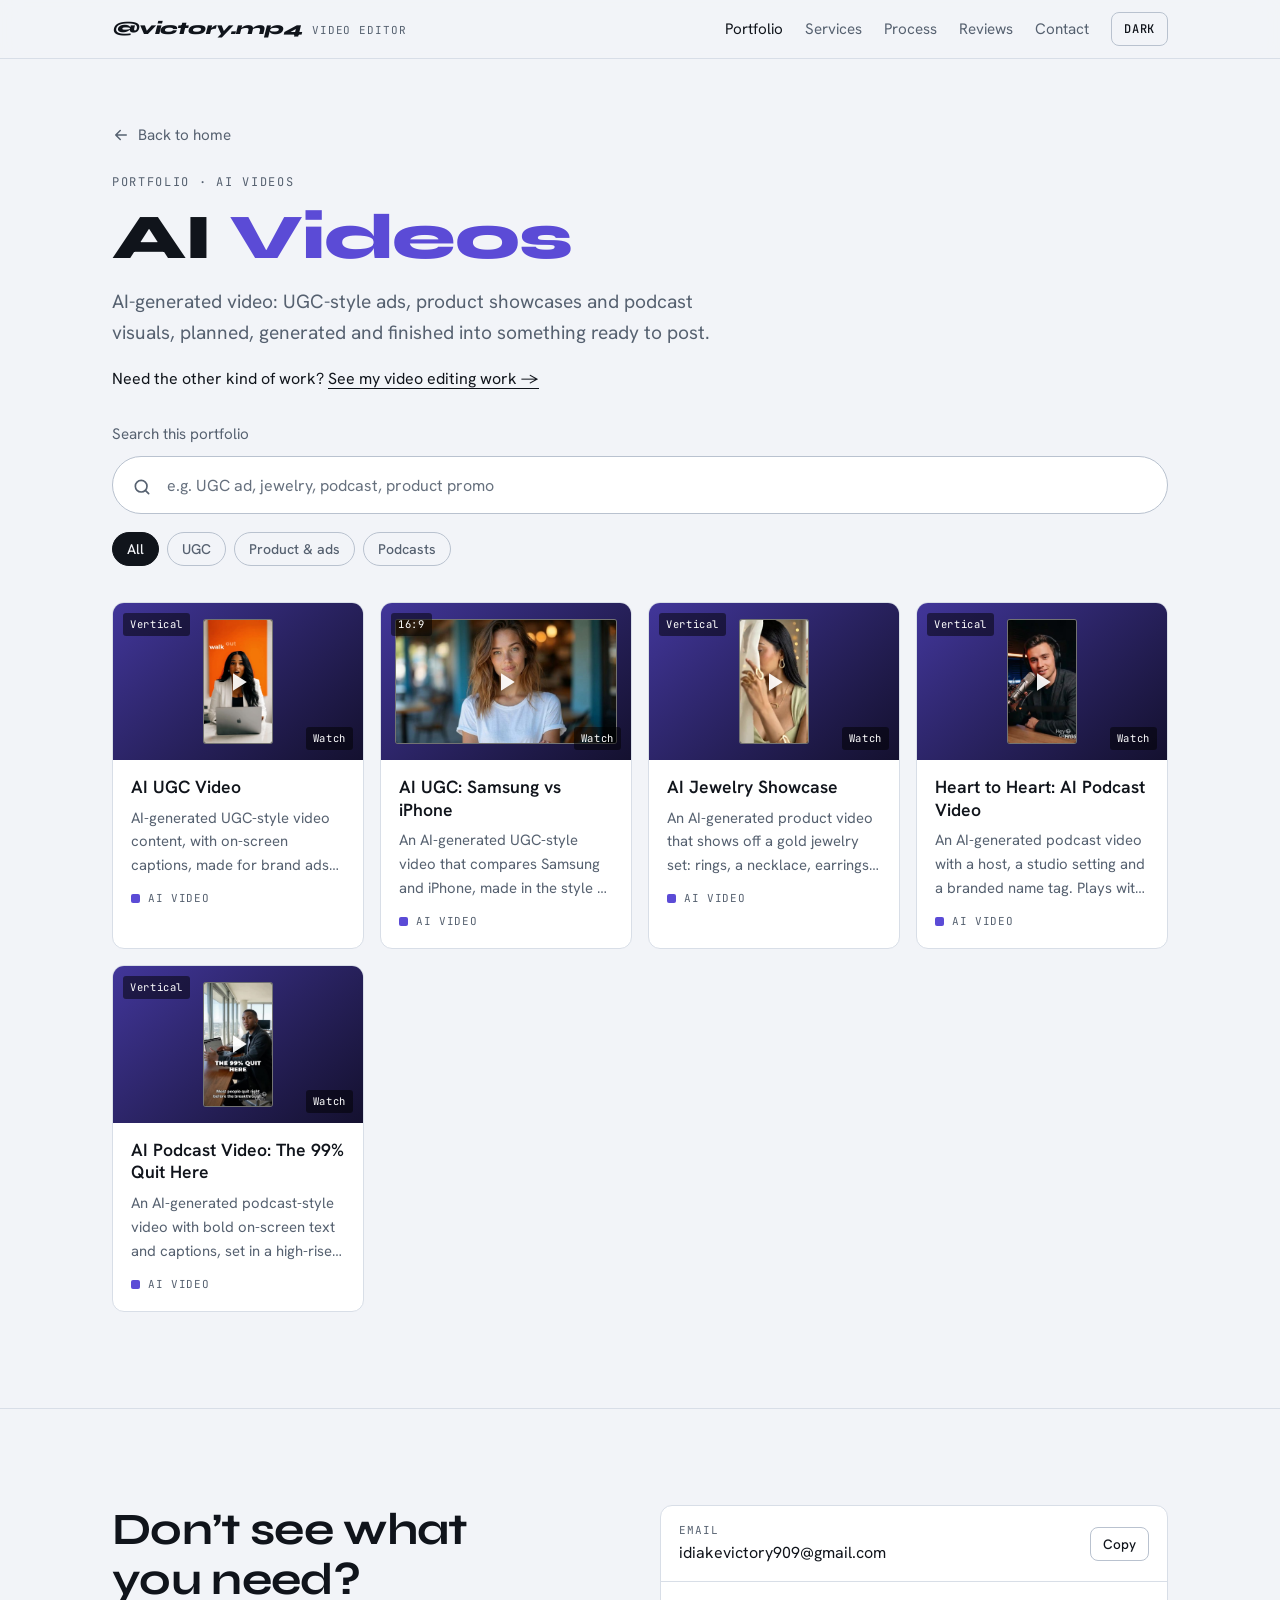
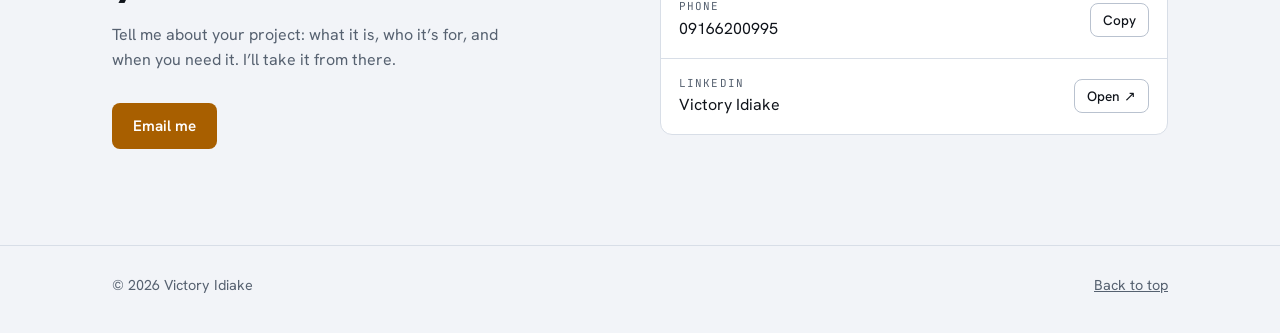
==== commit 49bd66aa: "AI podcast video 'The 99% Quit Here' now plays on the site Co-Authored-By: Claude Sonnet 5.5 <norepl" ====
--- a/ai-videos.html
+++ b/ai-videos.html
@@ -103,15 +103,15 @@
             <span class="kind"><i></i>AI video</span>
           </div>
         </article>
-        <article class="card" data-cat="podcast" data-q="ai podcast video: the 99% quit here an ai-generated podcast-style video with bold on-screen text and captions, set in a high-rise apartment. ai video 16:9 podcast" style="--c: var(--c-ai)">
-          <div class="thumb">
-            <span class="tag tl-corner">16:9</span>
-            <div class="frame has-img" style="--ar: 16 / 9"><img src="assets/thumbs/12.jpg" alt="Man at a laptop in a high-rise apartment, with the caption The 99% quit here" width="640" height="360" loading="lazy"><svg viewBox="0 0 24 24" width="30" height="30" aria-hidden="true"><path d="M8 5v14l11-7z" fill="#fff"/></svg></div>
-            <span class="tag br-corner">Watch</span>
-          </div>
-          <div class="card-body">
-            <h3><a href="https://drive.google.com/file/d/1Az-v1Tr0W7R1scbGiER_SQJMvqKW3ELx/view?usp=drive_link" target="_blank" rel="noopener">AI Podcast Video: The 99% Quit Here</a></h3>
-            <p>An AI-generated podcast-style video with bold on-screen text and captions, set in a high-rise apartment.</p>
+        <article class="card" data-cat="podcast" data-q="ai podcast video: the 99% quit here an ai-generated podcast-style video with bold on-screen text and captions, set in a high-rise apartment. plays with sound. ai video vertical podcast" data-clip="assets/clips/ai-podcast-99-quit.mp4" style="--c: var(--c-ai)">
+          <div class="thumb">
+            <span class="tag tl-corner">Vertical</span>
+            <div class="frame has-img" style="--ar: 9 / 16"><img src="assets/thumbs/12.jpg" alt="Man at a laptop in a high-rise apartment, with the caption The 99% quit here" width="366" height="650" loading="lazy"><svg viewBox="0 0 24 24" width="30" height="30" aria-hidden="true"><path d="M8 5v14l11-7z" fill="#fff"/></svg></div>
+            <span class="tag br-corner">Watch</span>
+          </div>
+          <div class="card-body">
+            <h3><a href="assets/clips/ai-podcast-99-quit.mp4" target="_blank" rel="noopener">AI Podcast Video: The 99% Quit Here</a></h3>
+            <p>An AI-generated podcast-style video with bold on-screen text and captions, set in a high-rise apartment. Plays with sound.</p>
             <span class="kind"><i></i>AI video</span>
           </div>
         </article>
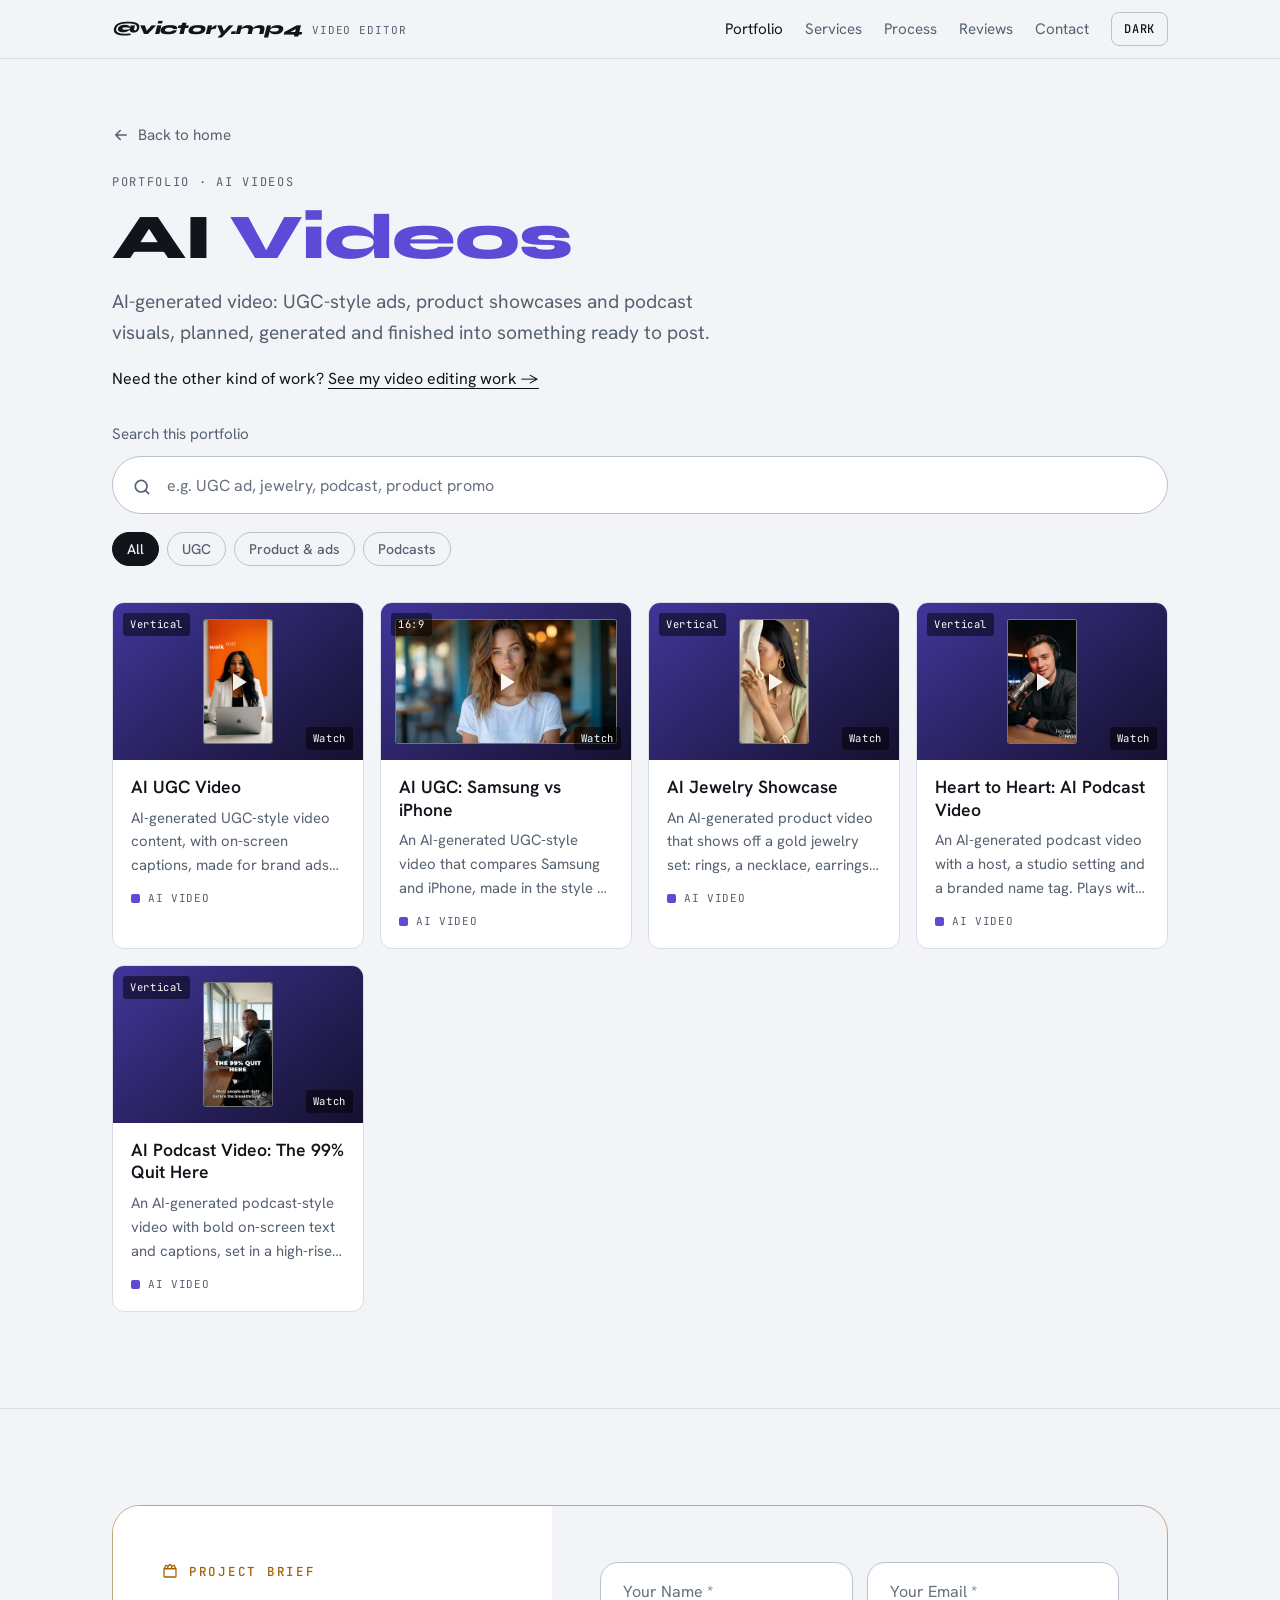
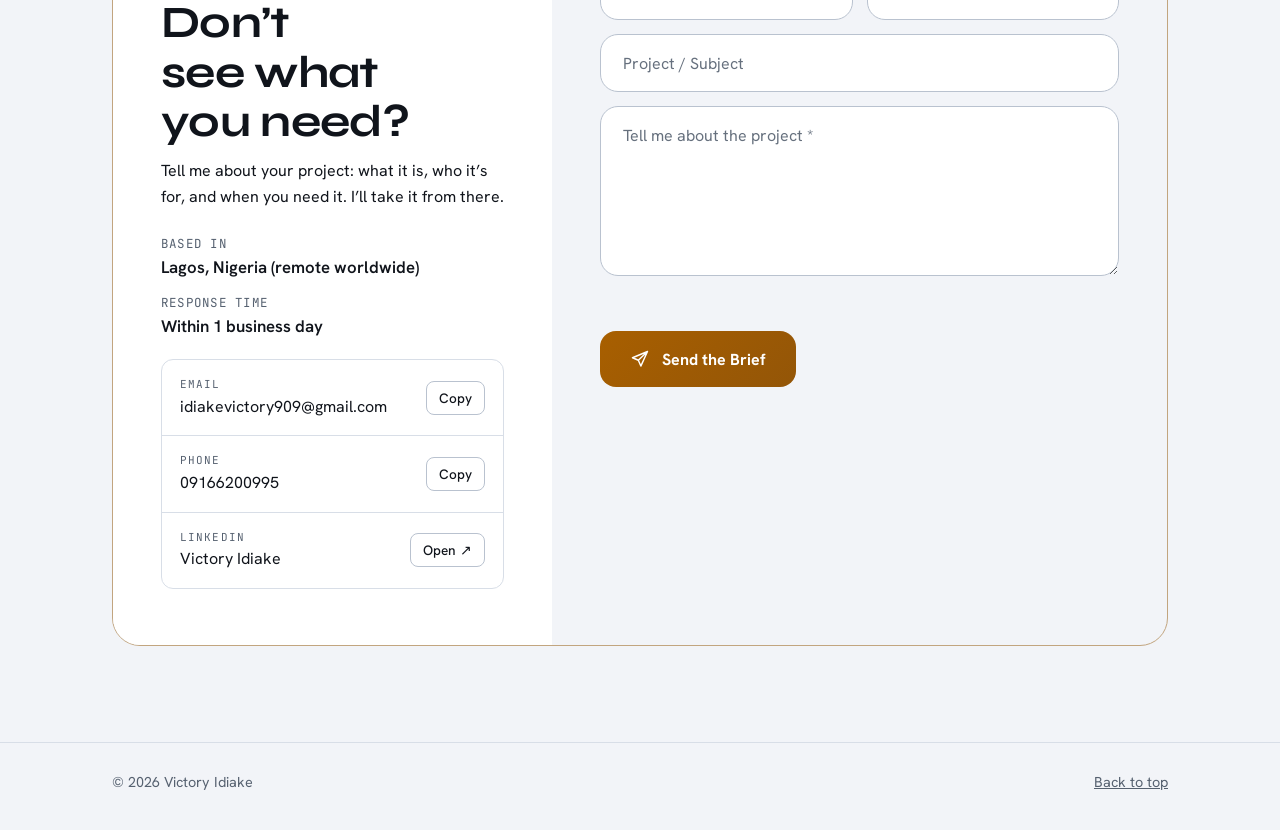
==== commit ba89c1b3: "Portfolio pages: contact footer redesigned as a project brief form Co-Authored-By: Claude Sonnet 5.5" ====
--- a/ai-videos.html
+++ b/ai-videos.html
@@ -126,25 +126,41 @@
   </section>
 
   <section class="block" id="contact">
-    <div class="wrap contact-grid">
-      <div>
-        <h2>Don’t see what you need?</h2>
-        <p class="lead">Tell me about your project: what it is, who it’s for, and when you need it. I’ll take it from there.</p>
-        <div class="cta-row"><a class="btn btn-primary" href="mailto:idiakevictory909@gmail.com?subject=Video%20project">Email me</a></div>
-      </div>
-      <div class="rows">
-        <div class="row">
-          <div><div class="label">Email</div><div class="value" id="v-email">idiakevictory909@gmail.com</div></div>
-          <button class="copy" type="button" data-target="v-email">Copy</button>
+    <div class="wrap">
+      <div class="brief">
+        <div class="brief-info">
+          <p class="brief-kicker"><svg viewBox="0 0 24 24" width="18" height="18" aria-hidden="true"><path d="M4 9h16v10a1 1 0 0 1-1 1H5a1 1 0 0 1-1-1V9zM4 9l2.5-4.5 3 1.2L12 3l2.5 2.7 3-1.2L20 9M8 9l2-3.8M13 9l2-3.5" fill="none" stroke="currentColor" stroke-width="1.7" stroke-linecap="round" stroke-linejoin="round"/></svg>Project brief</p>
+          <h2>Don’t see what you need?</h2>
+          <p class="lead">Tell me about your project: what it is, who it’s for, and when you need it. I’ll take it from there.</p>
+          <dl class="brief-facts">
+            <div><dt>Based in</dt><dd>Lagos, Nigeria (remote worldwide)</dd></div>
+            <div><dt>Response time</dt><dd>Within 1 business day</dd></div>
+          </dl>
+          <div class="rows">
+            <div class="row">
+              <div><div class="label">Email</div><div class="value" id="v-email">idiakevictory909@gmail.com</div></div>
+              <button class="copy" type="button" data-target="v-email">Copy</button>
+            </div>
+            <div class="row">
+              <div><div class="label">Phone</div><div class="value" id="v-phone">09166200995</div></div>
+              <button class="copy" type="button" data-target="v-phone">Copy</button>
+            </div>
+            <div class="row">
+              <div><div class="label">LinkedIn</div><div class="value">Victory Idiake</div></div>
+              <a class="out" href="https://www.linkedin.com/in/victory-idiake-581758333" target="_blank" rel="noopener">Open ↗</a>
+            </div>
+          </div>
         </div>
-        <div class="row">
-          <div><div class="label">Phone</div><div class="value" id="v-phone">09166200995</div></div>
-          <button class="copy" type="button" data-target="v-phone">Copy</button>
-        </div>
-        <div class="row">
-          <div><div class="label">LinkedIn</div><div class="value">Victory Idiake</div></div>
-          <a class="out" href="https://www.linkedin.com/in/victory-idiake-581758333" target="_blank" rel="noopener">Open ↗</a>
-        </div>
+        <form class="brief-form" id="brief-form" novalidate>
+          <div class="bf-two">
+            <label class="bf-field"><span class="sr">Your name</span><input type="text" name="name" placeholder="Your Name *" autocomplete="name" required></label>
+            <label class="bf-field"><span class="sr">Your email</span><input type="email" name="email" placeholder="Your Email *" autocomplete="email" required></label>
+          </div>
+          <label class="bf-field"><span class="sr">Project or subject</span><input type="text" name="subject" placeholder="Project / Subject"></label>
+          <label class="bf-field"><span class="sr">About the project</span><textarea name="concept" rows="6" placeholder="Tell me about the project *" required></textarea></label>
+          <p class="bf-msg" id="bf-msg" role="status" aria-live="polite"></p>
+          <button class="bf-send" type="submit"><svg viewBox="0 0 24 24" width="20" height="20" aria-hidden="true"><path d="M21 3 3 10.5l7 3 3 7L21 3zM10 13.5 21 3" fill="none" stroke="currentColor" stroke-width="1.7" stroke-linejoin="round" stroke-linecap="round"/></svg>Send the Brief</button>
+        </form>
       </div>
     </div>
   </section>
@@ -167,6 +183,21 @@
     <div class="vm-foot"><span id="vm-note"></span> <a id="vm-link" href="#" target="_blank" rel="noopener" hidden>Open in Google Drive</a></div>
   </div>
 </dialog>
+
+<script>
+(function(){
+  var f=document.getElementById('brief-form'); if(!f) return;
+  var msg=document.getElementById('bf-msg');
+  f.addEventListener('submit',function(e){
+    e.preventDefault();
+    var n=f.name.value.trim(), m=f.email.value.trim(), s=f.subject.value.trim(), c=f.concept.value.trim();
+    if(!n||!m||!c||!/^\S+@\S+\.\S+$/.test(m)){ msg.textContent='Please add your name, a valid email and a few words about the project.'; msg.className='bf-msg err'; return; }
+    var body='Name: '+n+'\nEmail: '+m+'\n\n'+c;
+    location.href='mailto:idiakevictory909@gmail.com?subject='+encodeURIComponent(s||'Video project')+'&body='+encodeURIComponent(body);
+    msg.textContent='Your email app should open with the brief ready to send. If it does not, write to idiakevictory909@gmail.com.'; msg.className='bf-msg ok';
+  });
+})();
+</script>
 
 <script>
 (function () {
--- a/styles.css
+++ b/styles.css
@@ -400,3 +400,33 @@
   .vm-foot { display: flex; flex-wrap: wrap; align-items: center; justify-content: space-between; gap: 6px 16px; padding: 12px 18px; font-size: 0.9rem; color: var(--muted); border-top: 1px solid var(--line); }
   .vm-foot:empty { display: none; }
   .vm-foot a { color: var(--fg); text-underline-offset: 3px; }
+
+  /* Project brief: contact card with info panel + form */
+  .sr { position: absolute; width: 1px; height: 1px; overflow: hidden; clip: rect(0 0 0 0); white-space: nowrap; }
+  .brief { display: grid; grid-template-columns: 1fr; border: 1px solid color-mix(in srgb, var(--accent) 45%, var(--line)); border-radius: 28px; overflow: hidden; background: var(--bg); }
+  .brief-info { padding: 32px 24px; background: var(--surface); }
+  .brief-form { padding: 32px 24px; display: grid; gap: 14px; align-content: start; }
+  .brief-kicker { display: flex; align-items: center; gap: 10px; margin: 0 0 18px; font: 500 0.78rem var(--font-mono); letter-spacing: 0.22em; text-transform: uppercase; color: var(--accent); }
+  .brief-info h2 { margin: 0 0 12px; }
+  .brief-facts { margin: 26px 0 8px; display: grid; gap: 16px; }
+  .brief-facts dt { font: 400 0.78rem var(--font-mono); letter-spacing: 0.1em; text-transform: uppercase; color: var(--muted); }
+  .brief-facts dd { margin: 4px 0 0; font: 600 1.05rem var(--font-body); color: var(--fg); }
+  .brief-info .rows { margin-top: 22px; }
+  .bf-two { display: grid; grid-template-columns: 1fr; gap: 14px; }
+  .bf-field { display: block; }
+  .bf-field input, .bf-field textarea { width: 100%; padding: 0 22px; height: 58px; font: 400 1rem var(--font-body); color: var(--fg); background: var(--surface); border: 1px solid var(--line-strong); border-radius: 18px; }
+  .bf-field textarea { height: auto; min-height: 170px; padding: 18px 22px; resize: vertical; }
+  .bf-field input::placeholder, .bf-field textarea::placeholder { color: var(--muted); opacity: 0.9; }
+  .bf-field input:focus, .bf-field textarea:focus { outline: none; border-color: var(--accent); box-shadow: 0 0 0 3px color-mix(in srgb, var(--accent) 25%, transparent); }
+  .bf-send { justify-self: start; display: inline-flex; align-items: center; gap: 12px; height: 56px; padding: 0 30px; border: 0; border-radius: 16px; font: 700 1rem var(--font-body); color: var(--on-accent); background: linear-gradient(135deg, var(--accent), color-mix(in srgb, var(--accent) 55%, #7a4a10)); cursor: pointer; }
+  .bf-send:hover { filter: brightness(1.07); }
+  .bf-msg { margin: 0; min-height: 1.3em; font-size: 0.92rem; color: var(--muted); }
+  .bf-msg.err { color: #FF8A8A; }
+  .bf-msg.ok { color: var(--ok); }
+  @media (min-width: 900px) {
+    .brief { grid-template-columns: 5fr 7fr; }
+    .brief-info { padding: 56px 48px; }
+    .brief-form { padding: 56px 48px; }
+    .bf-two { grid-template-columns: 1fr 1fr; }
+  }
+  :root[data-theme="light"] .brief-form { background: #fff; }
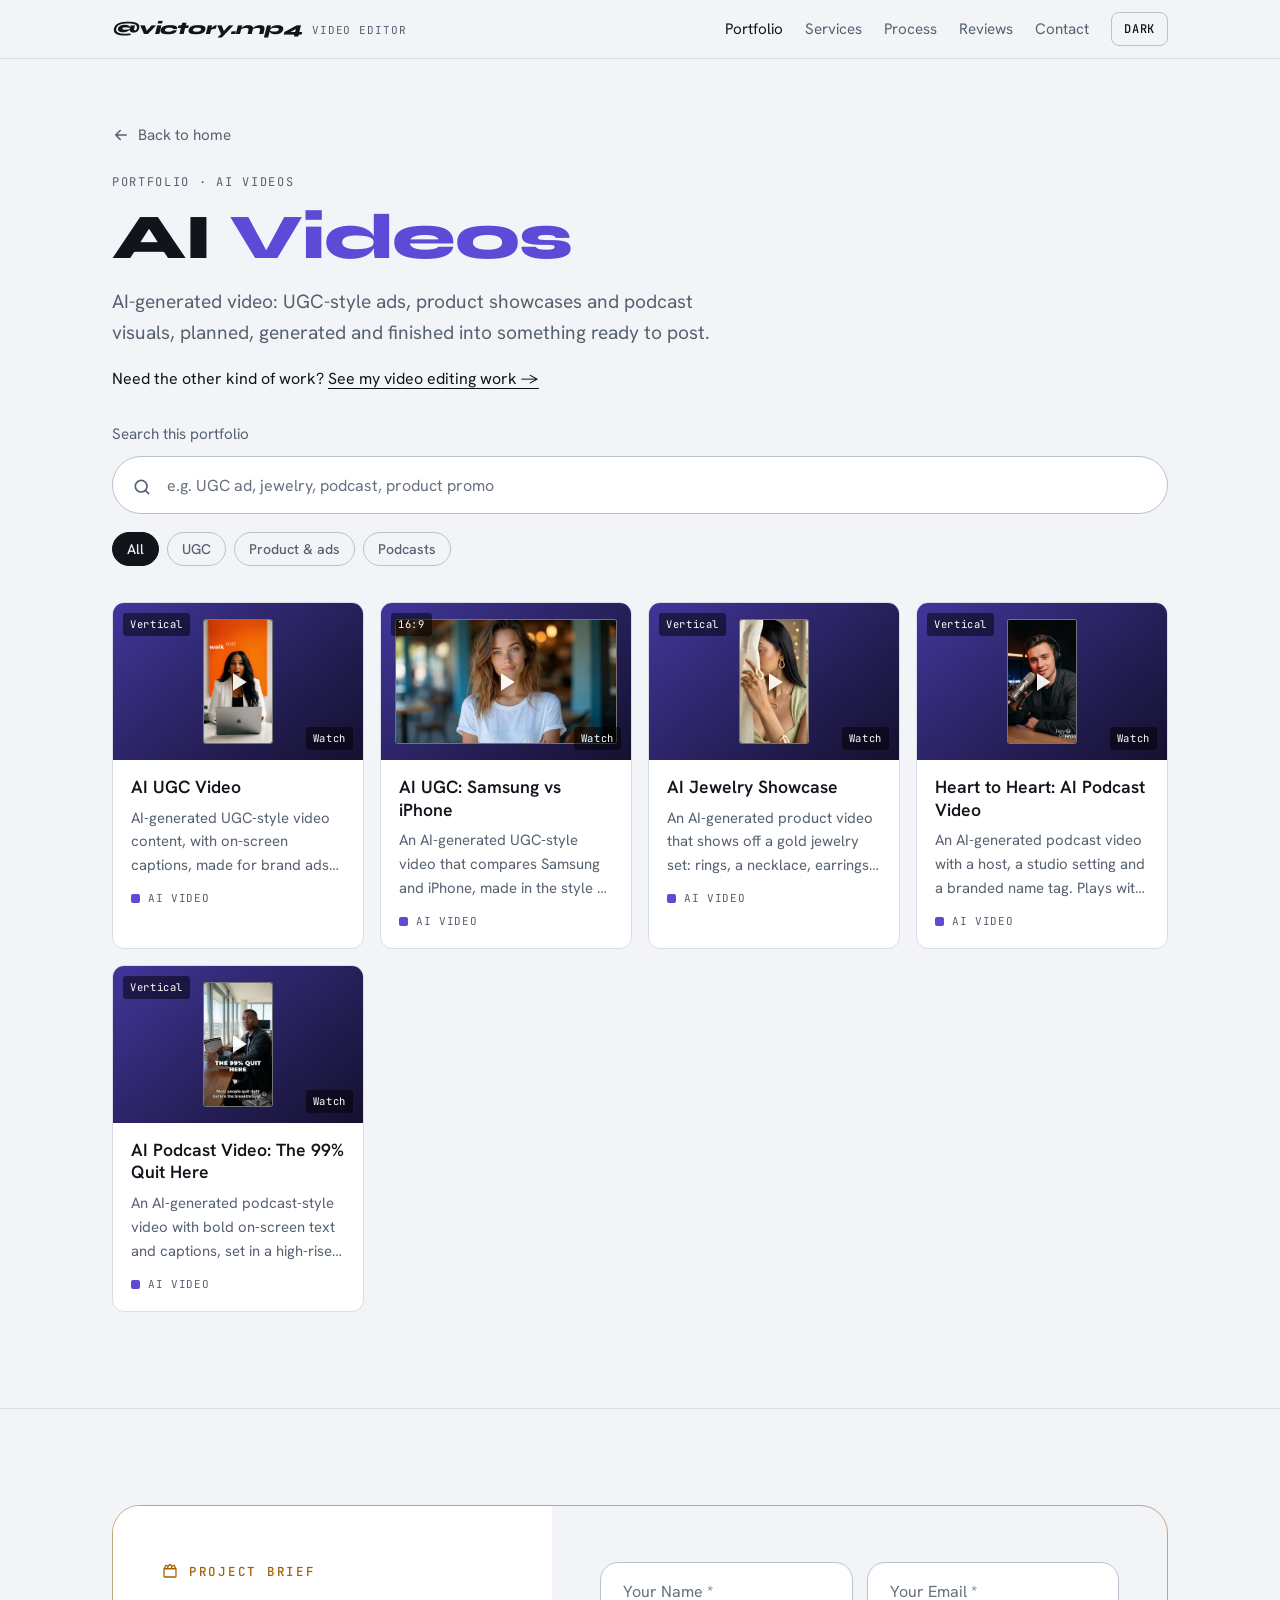
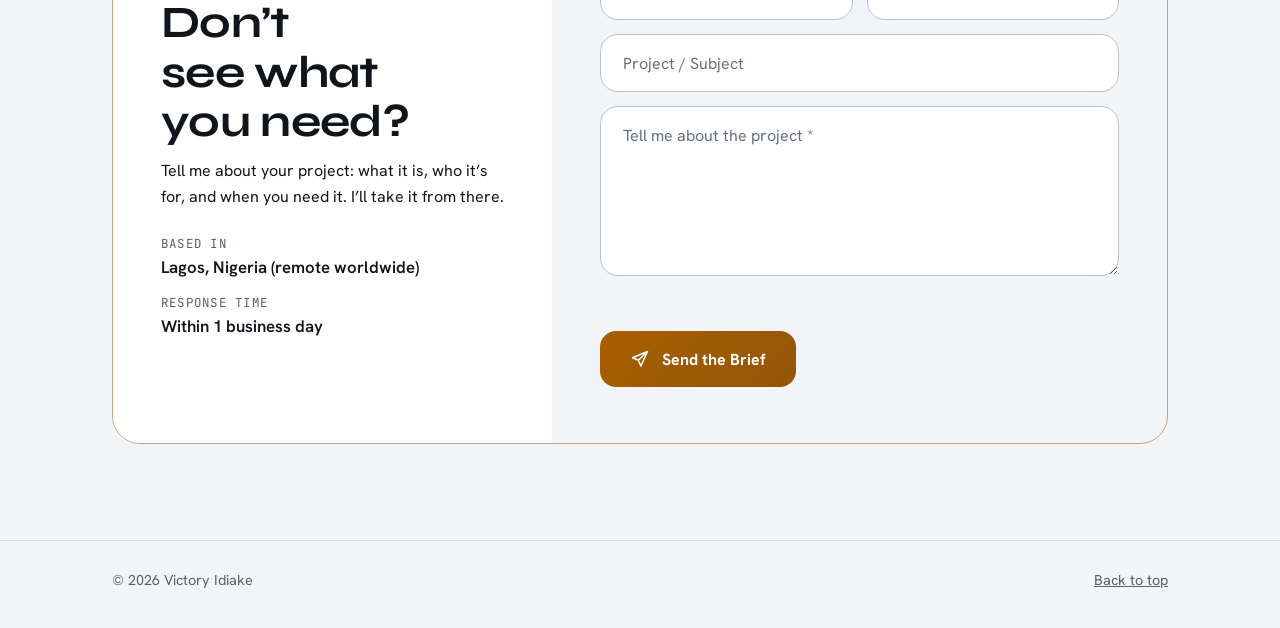
==== commit 9090c0b0: "Portfolio pages: remove email/phone/LinkedIn rows from the footer Co-Authored-By: Claude Sonnet 5.5 " ====
--- a/ai-videos.html
+++ b/ai-videos.html
@@ -136,20 +136,6 @@
             <div><dt>Based in</dt><dd>Lagos, Nigeria (remote worldwide)</dd></div>
             <div><dt>Response time</dt><dd>Within 1 business day</dd></div>
           </dl>
-          <div class="rows">
-            <div class="row">
-              <div><div class="label">Email</div><div class="value" id="v-email">idiakevictory909@gmail.com</div></div>
-              <button class="copy" type="button" data-target="v-email">Copy</button>
-            </div>
-            <div class="row">
-              <div><div class="label">Phone</div><div class="value" id="v-phone">09166200995</div></div>
-              <button class="copy" type="button" data-target="v-phone">Copy</button>
-            </div>
-            <div class="row">
-              <div><div class="label">LinkedIn</div><div class="value">Victory Idiake</div></div>
-              <a class="out" href="https://www.linkedin.com/in/victory-idiake-581758333" target="_blank" rel="noopener">Open ↗</a>
-            </div>
-          </div>
         </div>
         <form class="brief-form" id="brief-form" novalidate>
           <div class="bf-two">
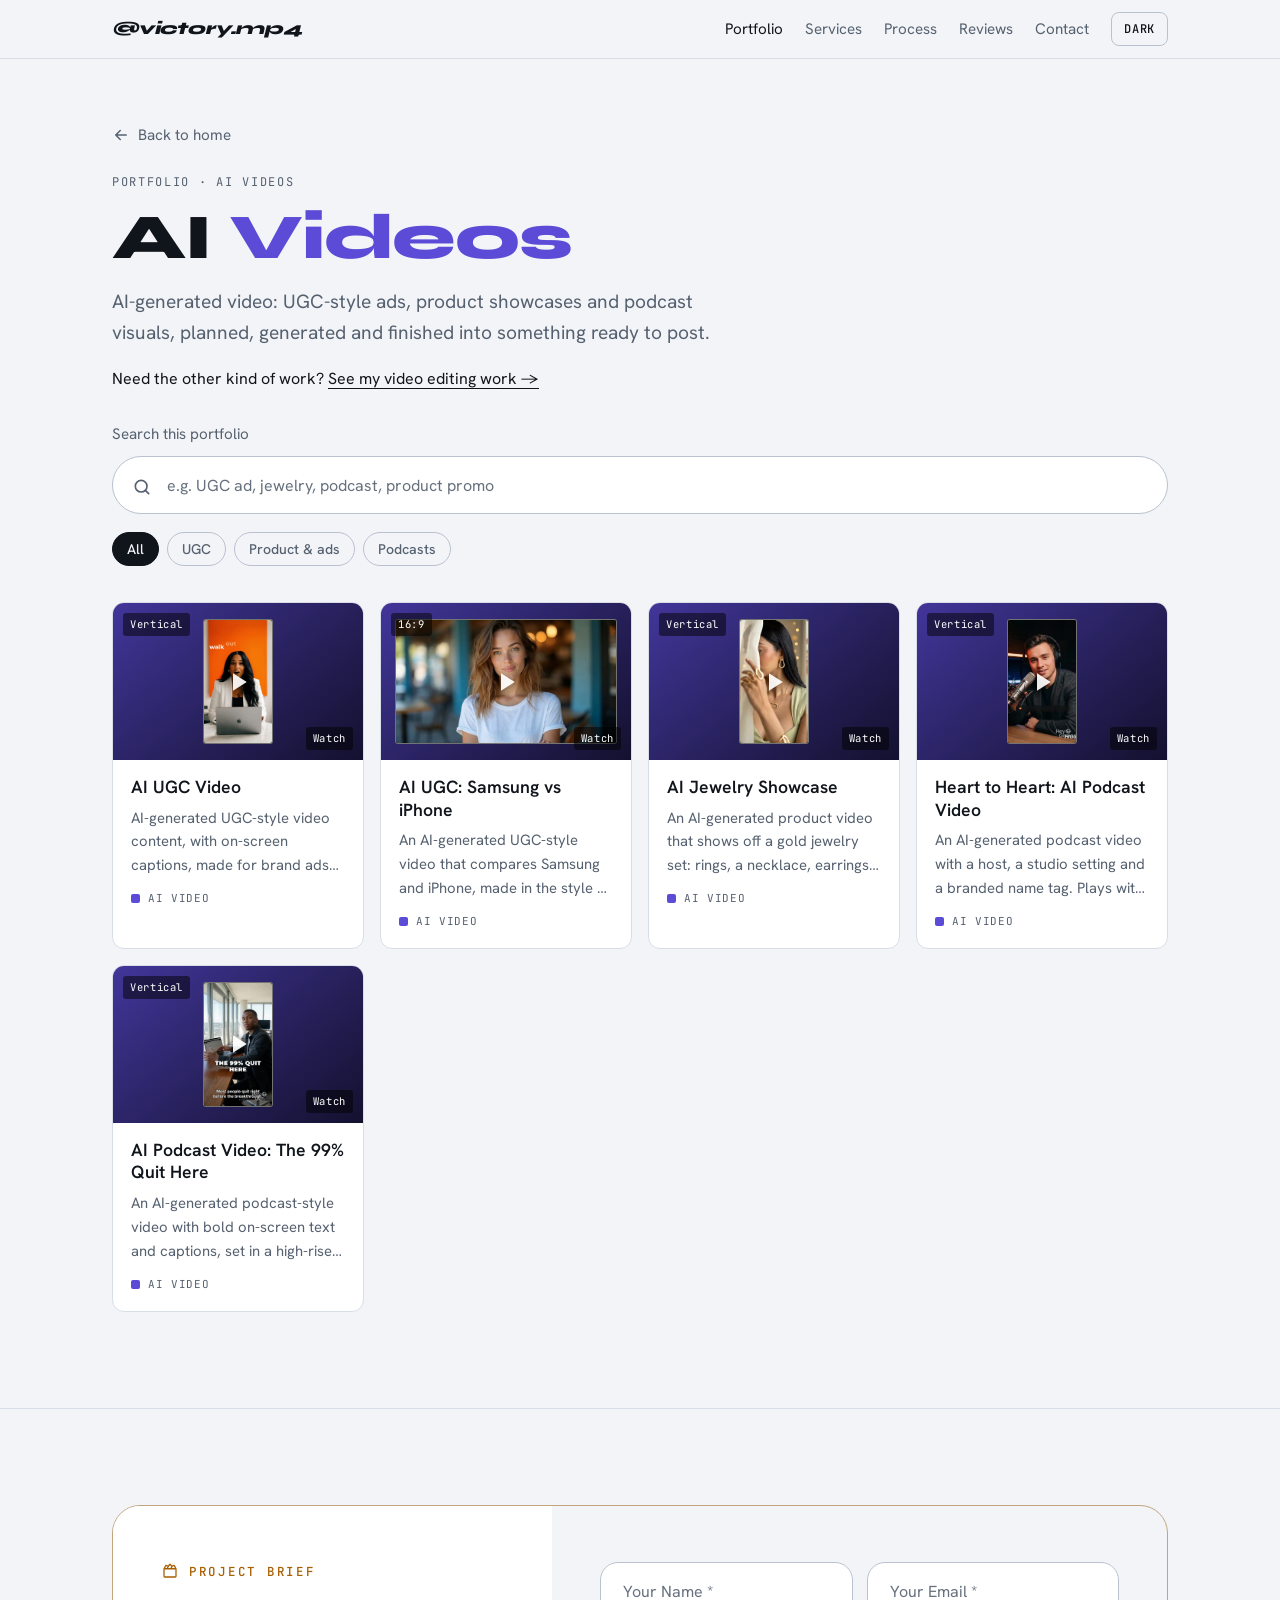
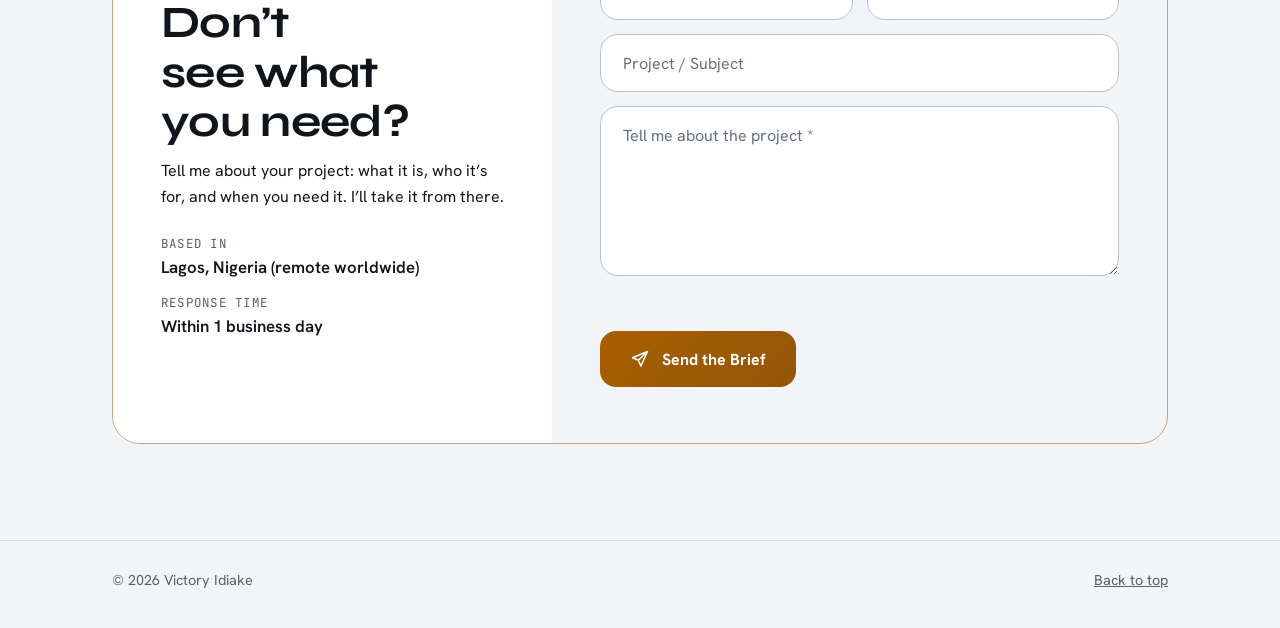
==== commit 4a00d1b4: "Header: remove 'Video editor' label next to the brand Co-Authored-By: Claude Sonnet 5.5 <noreply@ant" ====
--- a/ai-videos.html
+++ b/ai-videos.html
@@ -5,7 +5,7 @@
 <meta name="viewport" content="width=device-width, initial-scale=1">
 <link rel="preconnect" href="https://fonts.googleapis.com">
 <link rel="preconnect" href="https://fonts.gstatic.com" crossorigin>
-<link rel="stylesheet" href="https://fonts.googleapis.com/css2?family=Hanken+Grotesk:wght@400;500;600&family=JetBrains+Mono:wght@400;500&family=Syne:wght@600;700;800&display=swap">
+<link rel="stylesheet" href="https://fonts.googleapis.com/css2?family=Great+Vibes&family=Hanken+Grotesk:wght@400;500;600&family=JetBrains+Mono:wght@400;500&family=Syne:wght@600;700;800&display=swap">
 <link rel="stylesheet" href="styles.css">
 <title>AI Videos | Victory Idiake</title>
 <meta name="description" content="AI video work by Victory Idiake: UGC-style ads, product showcases and podcast visuals.">
@@ -13,7 +13,7 @@
 <body>
 <header class="site-header">
   <div class="wrap bar">
-    <a class="brand" href="index.html"><em>@victory.mp4</em> <small>Video editor</small></a>
+    <a class="brand" href="index.html"><em>@victory.mp4</em></a>
     <div class="bar-right">
       <nav class="nav-links" aria-label="Sections">
         <a href="index.html#work" aria-current="page">Portfolio</a>
--- a/styles.css
+++ b/styles.css
@@ -430,3 +430,18 @@
     .bf-two { grid-template-columns: 1fr 1fr; }
   }
   :root[data-theme="light"] .brief-form { background: #fff; }
+
+  /* Reviews: more compact */
+  .rv { max-width: 760px; }
+  .rv-slide { padding: clamp(20px, 3vw, 30px); gap: 14px; min-height: 0; }
+  .rv-slide p { font-size: clamp(1.05rem, 1.7vw, 1.3rem); line-height: 1.35; max-width: 44ch; }
+  .rv-slide.long p { font-size: clamp(0.95rem, 1.4vw, 1.08rem); line-height: 1.5; max-width: 60ch; }
+  .rv-slide figcaption { padding-top: 12px; }
+  .stars svg { width: 16px; height: 16px; }
+  .rv-controls { padding: 10px clamp(14px, 3vw, 20px); }
+
+  /* Hero: name in a script face */
+  .hero-kicker { display: flex; align-items: center; gap: 14px; margin: 22px 0 0; font: 500 0.8rem var(--font-mono); letter-spacing: 0.26em; text-transform: uppercase; color: var(--accent); }
+  .hero-kicker::before { content: ""; width: 44px; height: 1px; background: var(--accent); }
+  .hero-v h1.name { font-family: 'Great Vibes', 'Snell Roundhand', 'Brush Script MT', cursive; font-weight: 400; font-size: clamp(3.6rem, 12.5vw, 9.5rem); line-height: 1.02; letter-spacing: 0; margin: 6px 0 14px; padding-bottom: 0.08em; max-width: none; text-wrap: nowrap; color: #FFD27A; background: linear-gradient(180deg, #FFE3A3 10%, #F2B84B 60%, #D99A2B 100%); -webkit-background-clip: text; background-clip: text; -webkit-text-fill-color: transparent; text-shadow: none; filter: drop-shadow(0 4px 24px rgba(0,0,0,0.45)); }
+  .hero-v .lede { max-width: 46ch; }
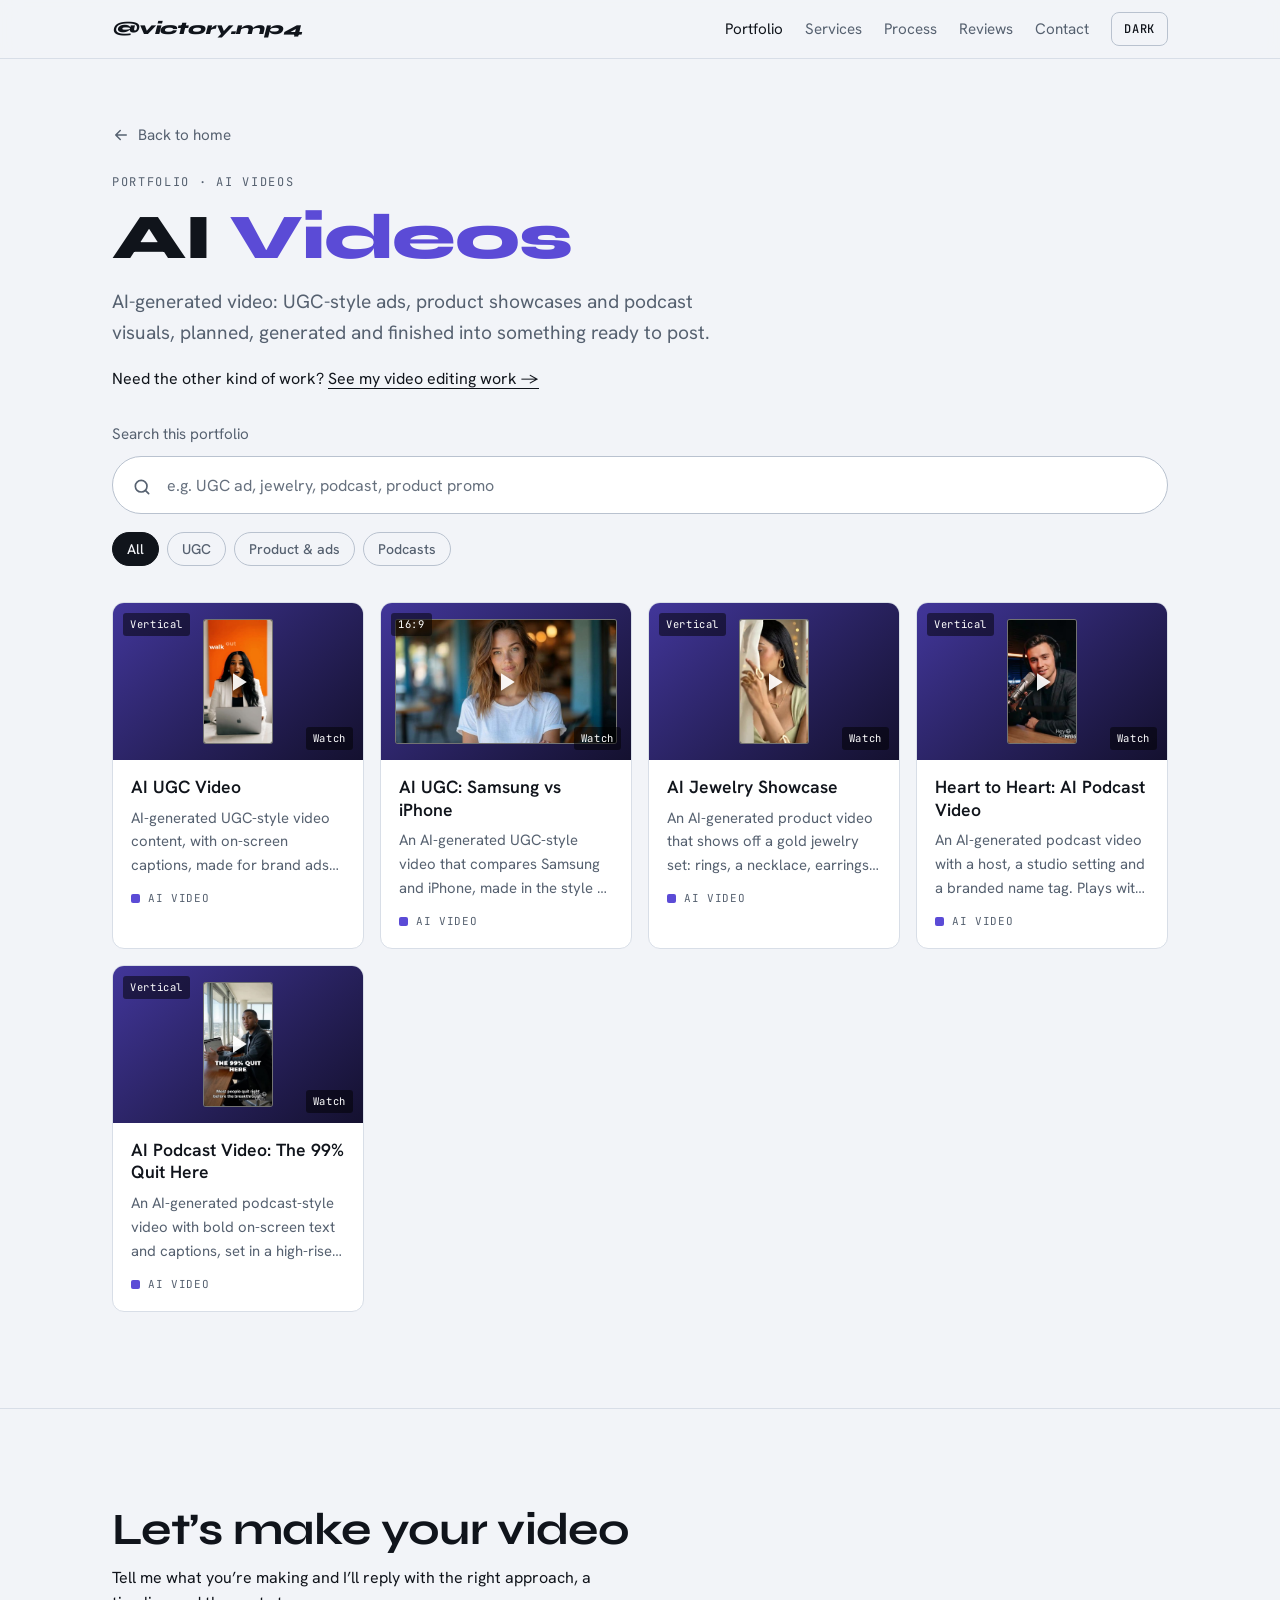
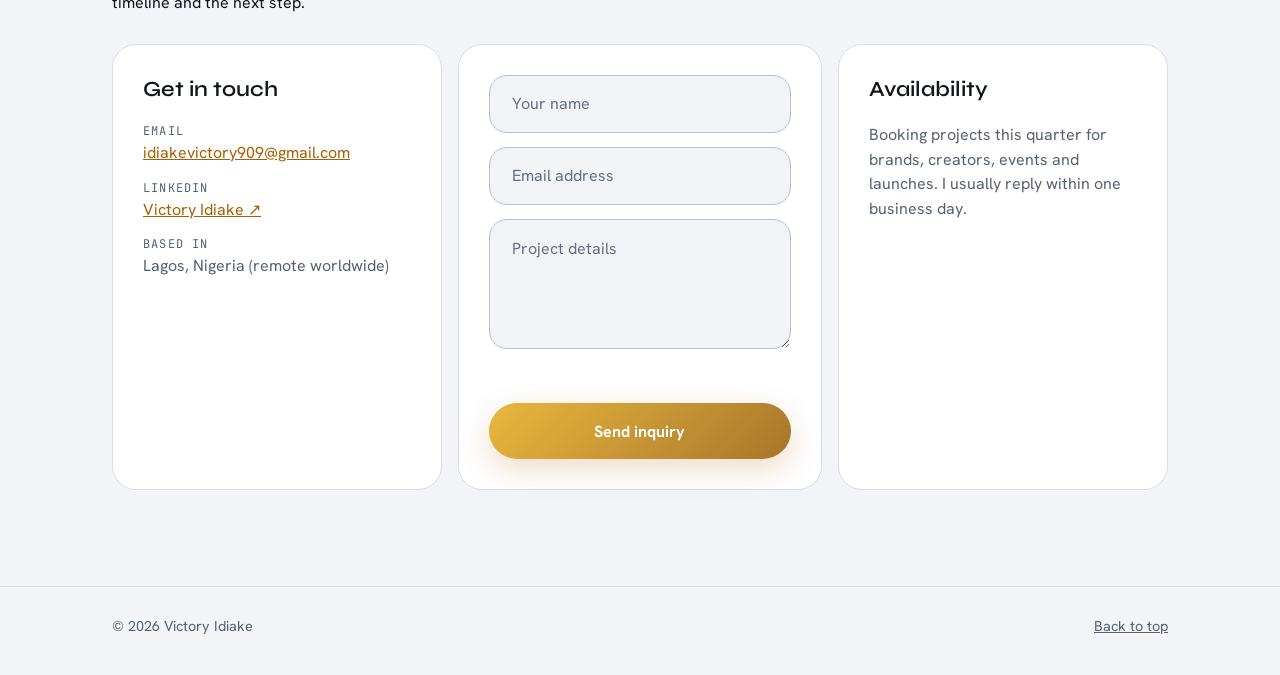
==== commit ce385408: "New contact section: details, form and availability cards on every page Co-Authored-By: Claude Sonne" ====
--- a/ai-videos.html
+++ b/ai-videos.html
@@ -127,29 +127,32 @@
 
   <section class="block" id="contact">
     <div class="wrap">
-      <div class="brief">
-        <div class="brief-info">
-          <p class="brief-kicker"><svg viewBox="0 0 24 24" width="18" height="18" aria-hidden="true"><path d="M4 9h16v10a1 1 0 0 1-1 1H5a1 1 0 0 1-1-1V9zM4 9l2.5-4.5 3 1.2L12 3l2.5 2.7 3-1.2L20 9M8 9l2-3.8M13 9l2-3.5" fill="none" stroke="currentColor" stroke-width="1.7" stroke-linecap="round" stroke-linejoin="round"/></svg>Project brief</p>
-          <h2>Don’t see what you need?</h2>
-          <p class="lead">Tell me about your project: what it is, who it’s for, and when you need it. I’ll take it from there.</p>
-          <dl class="brief-facts">
-            <div><dt>Based in</dt><dd>Lagos, Nigeria (remote worldwide)</dd></div>
-            <div><dt>Response time</dt><dd>Within 1 business day</dd></div>
-          </dl>
+      <div class="bk-head">
+        <h2>Let’s make your video</h2>
+        <p class="lead">Tell me what you’re making and I’ll reply with the right approach, a timeline and the next step.</p>
+      </div>
+      <div class="bk-grid">
+        <div class="bk-card">
+          <h3>Get in touch</h3>
+          <p class="bk-line"><span>Email</span> <a href="mailto:idiakevictory909@gmail.com">idiakevictory909@gmail.com</a></p>
+          <p class="bk-line"><span>LinkedIn</span> <a href="https://www.linkedin.com/in/victory-idiake-581758333" target="_blank" rel="noopener">Victory Idiake ↗</a></p>
+          <p class="bk-line"><span>Based in</span> Lagos, Nigeria (remote worldwide)</p>
         </div>
-        <form class="brief-form" id="brief-form" novalidate>
-          <div class="bf-two">
-            <label class="bf-field"><span class="sr">Your name</span><input type="text" name="name" placeholder="Your Name *" autocomplete="name" required></label>
-            <label class="bf-field"><span class="sr">Your email</span><input type="email" name="email" placeholder="Your Email *" autocomplete="email" required></label>
-          </div>
-          <label class="bf-field"><span class="sr">Project or subject</span><input type="text" name="subject" placeholder="Project / Subject"></label>
-          <label class="bf-field"><span class="sr">About the project</span><textarea name="concept" rows="6" placeholder="Tell me about the project *" required></textarea></label>
+        <form class="bk-card bk-form" id="brief-form" novalidate>
+          <label class="bf-field"><span class="sr">Your name</span><input type="text" name="name" placeholder="Your name" autocomplete="name" required></label>
+          <label class="bf-field"><span class="sr">Email address</span><input type="email" name="email" placeholder="Email address" autocomplete="email" required></label>
+          <label class="bf-field"><span class="sr">Project details</span><textarea name="concept" rows="4" placeholder="Project details" required></textarea></label>
           <p class="bf-msg" id="bf-msg" role="status" aria-live="polite"></p>
-          <button class="bf-send" type="submit"><svg viewBox="0 0 24 24" width="20" height="20" aria-hidden="true"><path d="M21 3 3 10.5l7 3 3 7L21 3zM10 13.5 21 3" fill="none" stroke="currentColor" stroke-width="1.7" stroke-linejoin="round" stroke-linecap="round"/></svg>Send the Brief</button>
+          <button class="bk-send" type="submit">Send inquiry</button>
         </form>
+        <div class="bk-card">
+          <h3>Availability</h3>
+          <p>Booking projects this quarter for brands, creators, events and launches. I usually reply within one business day.</p>
+        </div>
       </div>
     </div>
   </section>
+
 </main>
 
 <footer>
@@ -176,7 +179,7 @@
   var msg=document.getElementById('bf-msg');
   f.addEventListener('submit',function(e){
     e.preventDefault();
-    var n=f.name.value.trim(), m=f.email.value.trim(), s=f.subject.value.trim(), c=f.concept.value.trim();
+    var n=f.name.value.trim(), m=f.email.value.trim(), s=(f.subject?f.subject.value.trim():''), c=f.concept.value.trim();
     if(!n||!m||!c||!/^\S+@\S+\.\S+$/.test(m)){ msg.textContent='Please add your name, a valid email and a few words about the project.'; msg.className='bf-msg err'; return; }
     var body='Name: '+n+'\nEmail: '+m+'\n\n'+c;
     location.href='mailto:idiakevictory909@gmail.com?subject='+encodeURIComponent(s||'Video project')+'&body='+encodeURIComponent(body);
--- a/styles.css
+++ b/styles.css
@@ -445,3 +445,20 @@
   .hero-kicker::before { content: ""; width: 44px; height: 1px; background: var(--accent); }
   .hero-v h1.name { font-family: 'Great Vibes', 'Snell Roundhand', 'Brush Script MT', cursive; font-weight: 400; font-size: clamp(3.6rem, 12.5vw, 9.5rem); line-height: 1.02; letter-spacing: 0; margin: 6px 0 14px; padding-bottom: 0.08em; max-width: none; text-wrap: nowrap; color: #FFD27A; background: linear-gradient(180deg, #FFE3A3 10%, #F2B84B 60%, #D99A2B 100%); -webkit-background-clip: text; background-clip: text; -webkit-text-fill-color: transparent; text-shadow: none; filter: drop-shadow(0 4px 24px rgba(0,0,0,0.45)); }
   .hero-v .lede { max-width: 46ch; }
+
+  /* Book section: three cards (details, form, availability) */
+  .bk-head { margin-bottom: 28px; }
+  .bk-head h2 { margin: 0 0 10px; }
+  .bk-head .lead { max-width: 60ch; }
+  .bk-grid { display: grid; grid-template-columns: 1fr; gap: 16px; }
+  .bk-card { background: var(--surface); border: 1px solid var(--line); border-radius: 24px; padding: 28px 24px; display: flex; flex-direction: column; gap: 14px; }
+  .bk-card h3 { margin: 0 0 6px; font-family: var(--font-display); font-size: 1.35rem; }
+  .bk-card p { margin: 0; color: var(--muted); line-height: 1.55; }
+  .bk-line { display: flex; flex-direction: column; gap: 2px; }
+  .bk-line span { font: 400 0.75rem var(--font-mono); letter-spacing: 0.1em; text-transform: uppercase; color: var(--muted); }
+  .bk-line a { color: var(--accent); overflow-wrap: anywhere; }
+  .bk-card .bf-field input, .bk-card .bf-field textarea { background: var(--bg); border-radius: 18px; }
+  .bk-card .bf-field textarea { min-height: 130px; }
+  .bk-send { height: 56px; border: 0; border-radius: 999px; font: 700 1rem var(--font-body); color: var(--on-accent); background: linear-gradient(135deg, #E9B83E, #A8752A); box-shadow: 0 10px 30px color-mix(in srgb, var(--accent) 22%, transparent); cursor: pointer; }
+  .bk-send:hover { filter: brightness(1.07); }
+  @media (min-width: 900px) { .bk-grid { grid-template-columns: 1fr 1.1fr 1fr; align-items: stretch; } .bk-card { padding: 30px; } }
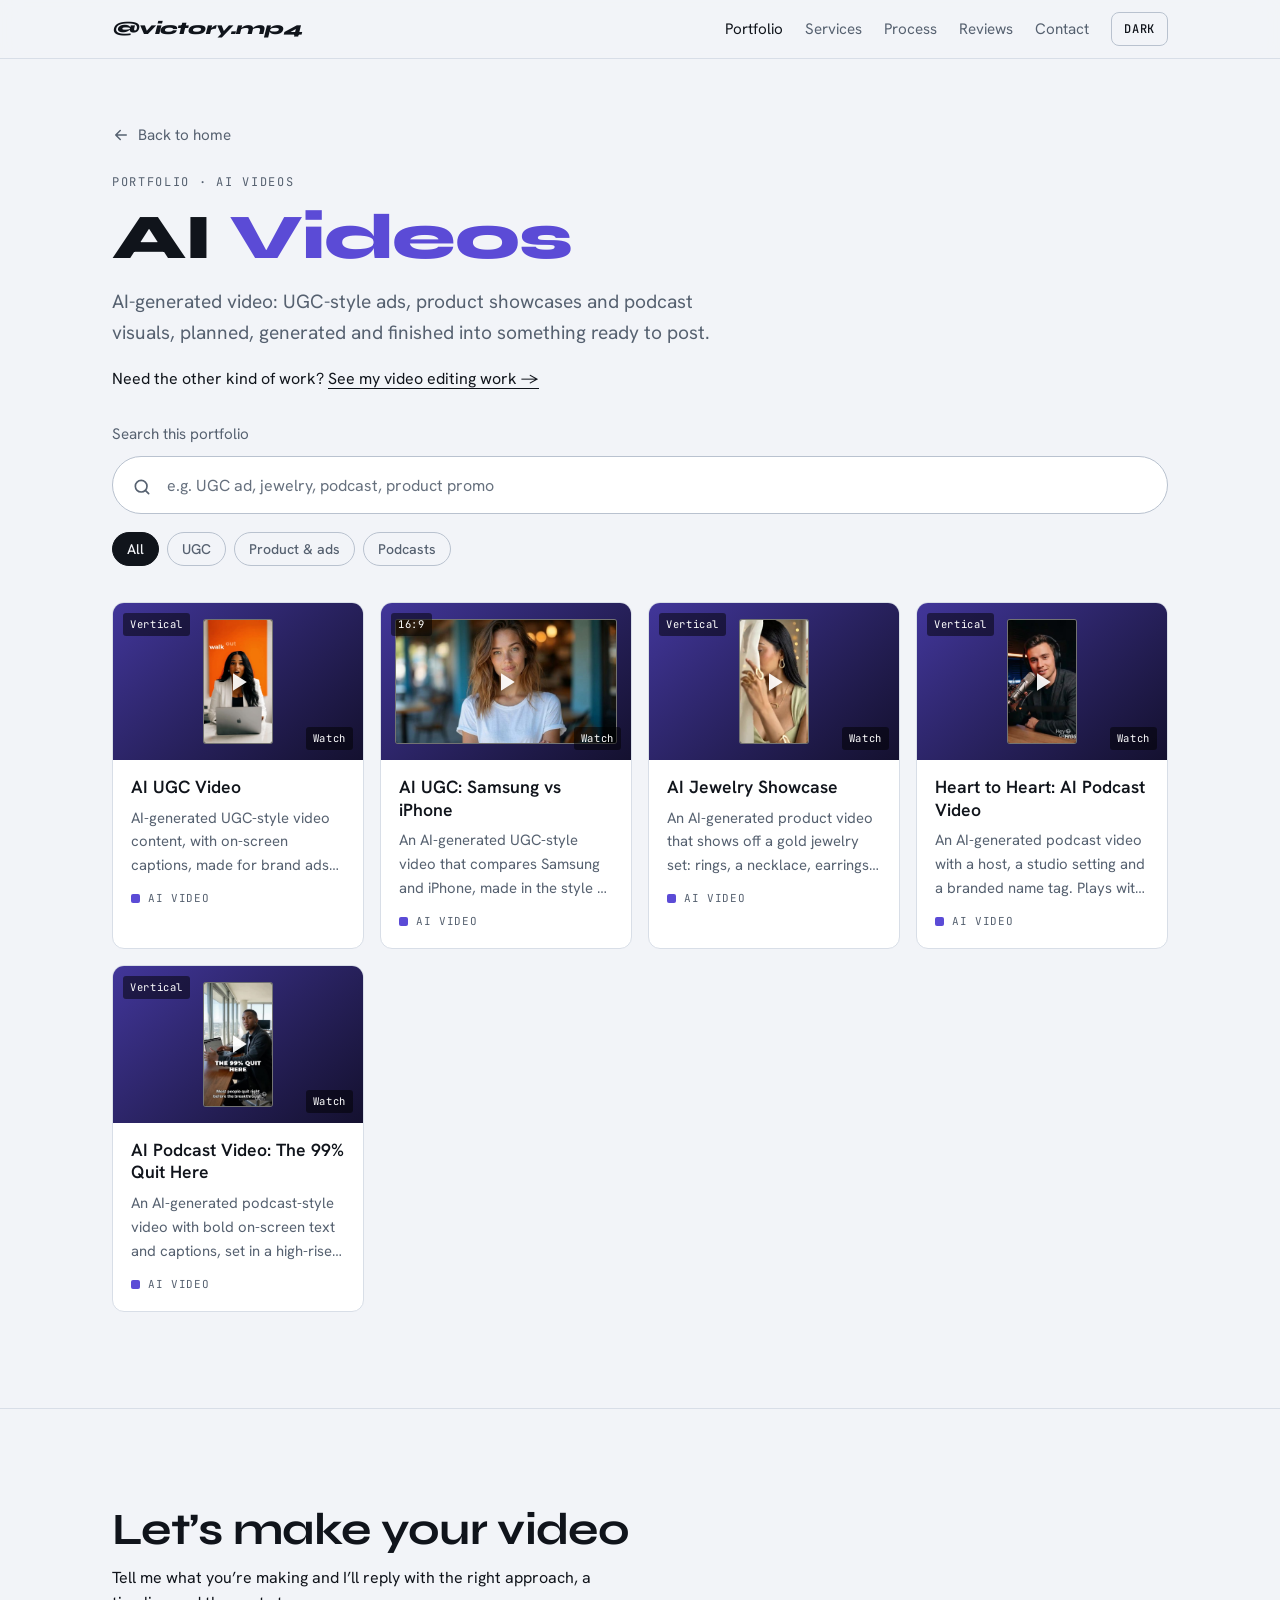
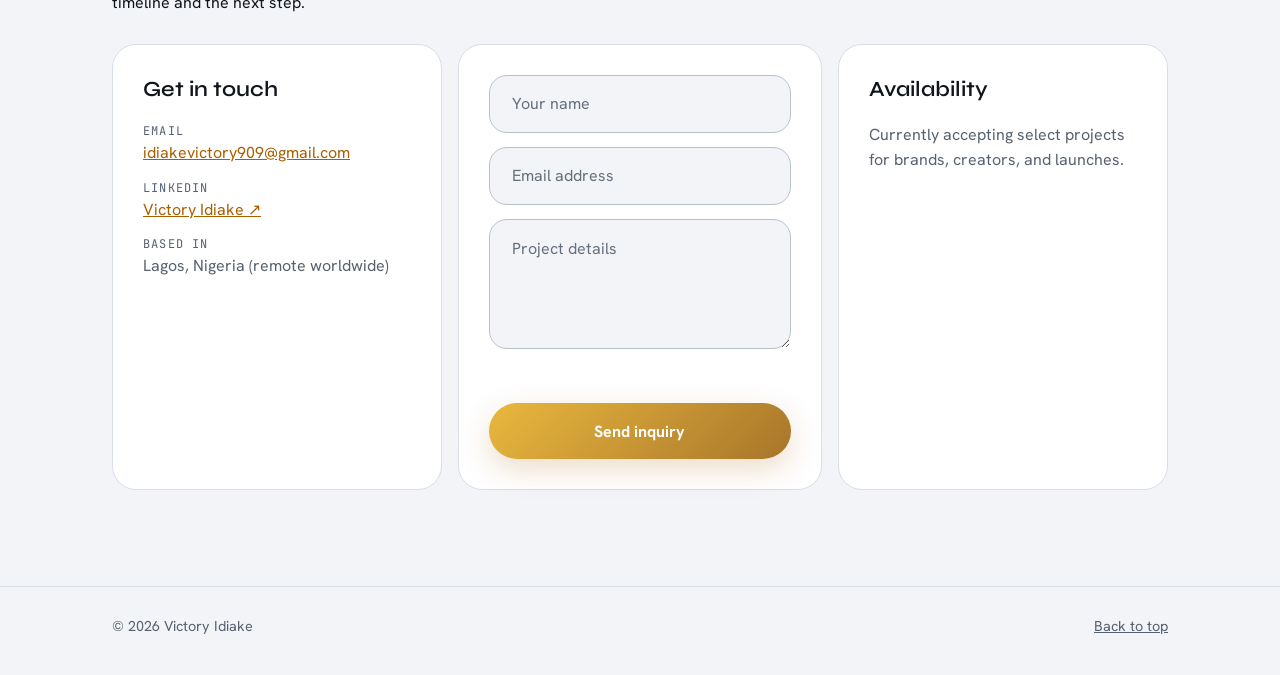
==== commit 6b8c132e: "Availability text updated Co-Authored-By: Claude Sonnet 5.5 <noreply@anthropic.com> Claude-Session: " ====
--- a/ai-videos.html
+++ b/ai-videos.html
@@ -147,7 +147,7 @@
         </form>
         <div class="bk-card">
           <h3>Availability</h3>
-          <p>Booking projects this quarter for brands, creators, events and launches. I usually reply within one business day.</p>
+          <p>Currently accepting select projects for brands, creators, and launches.</p>
         </div>
       </div>
     </div>
